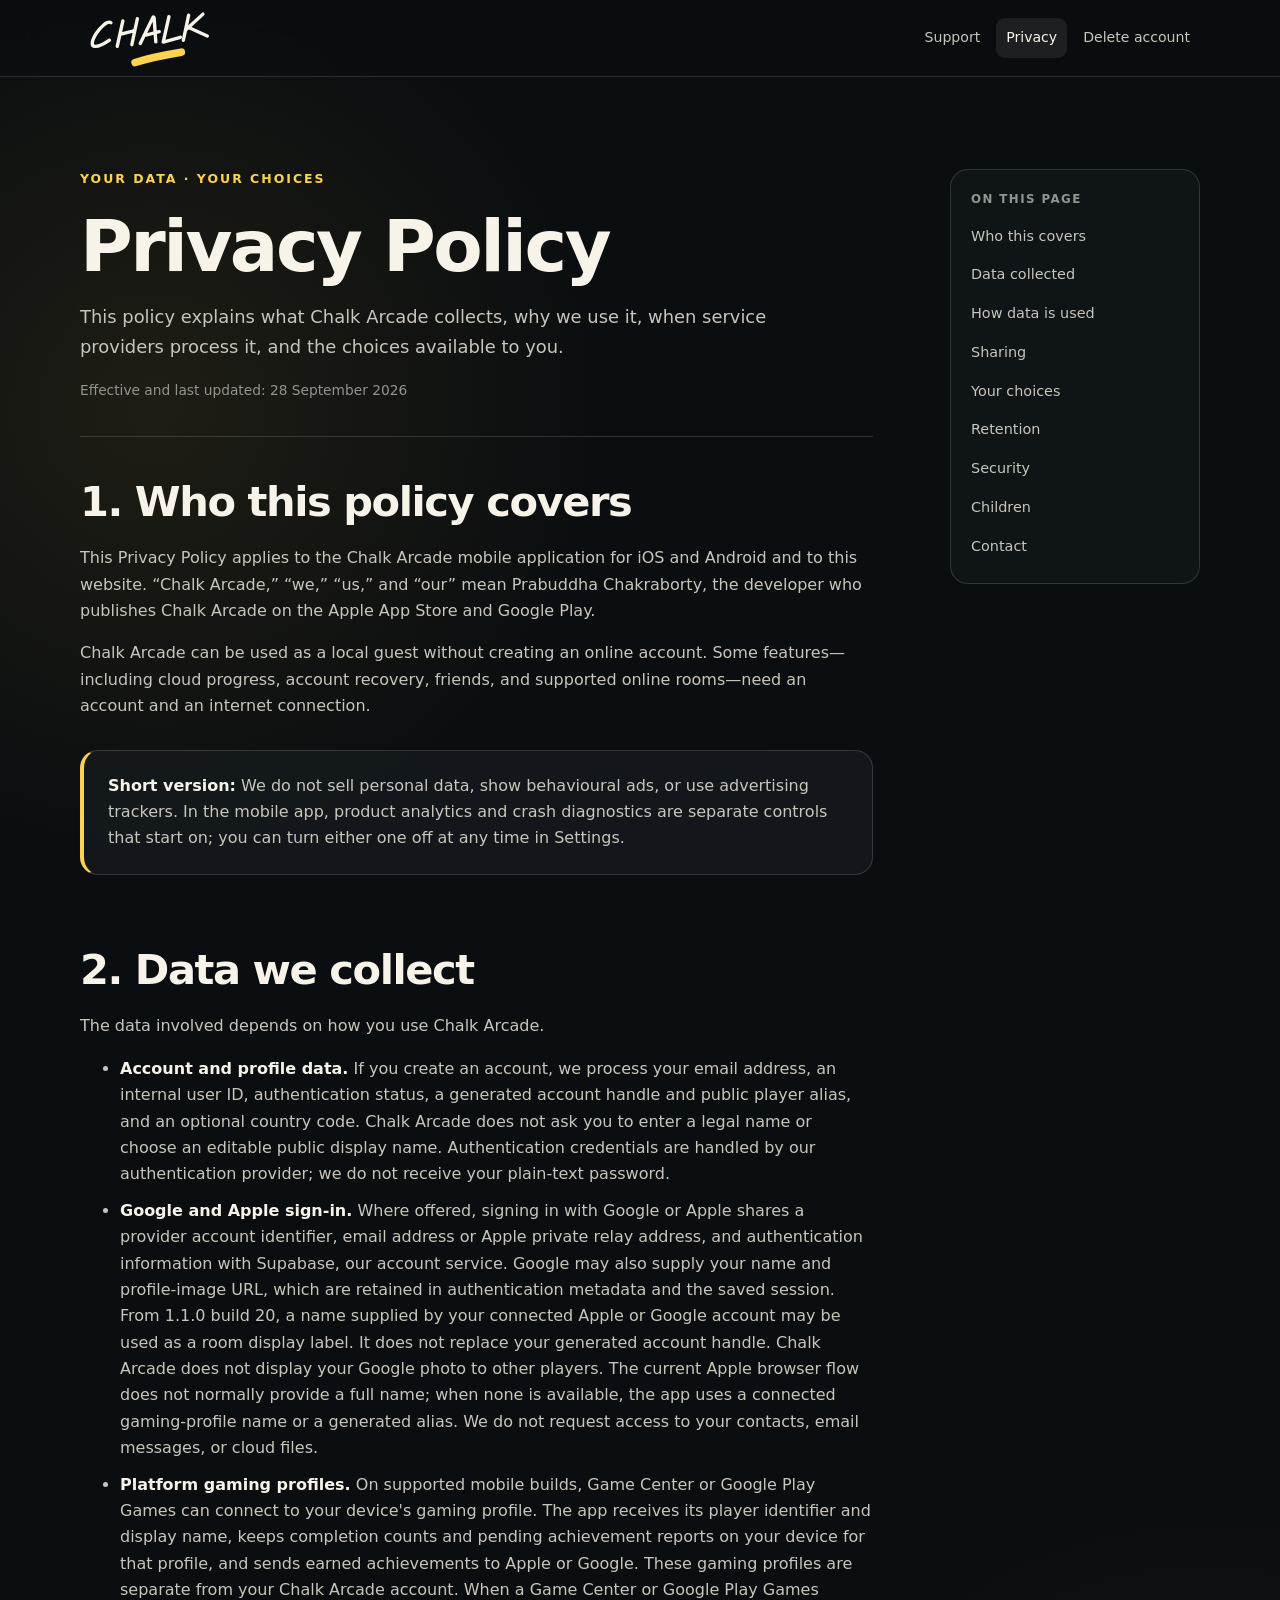
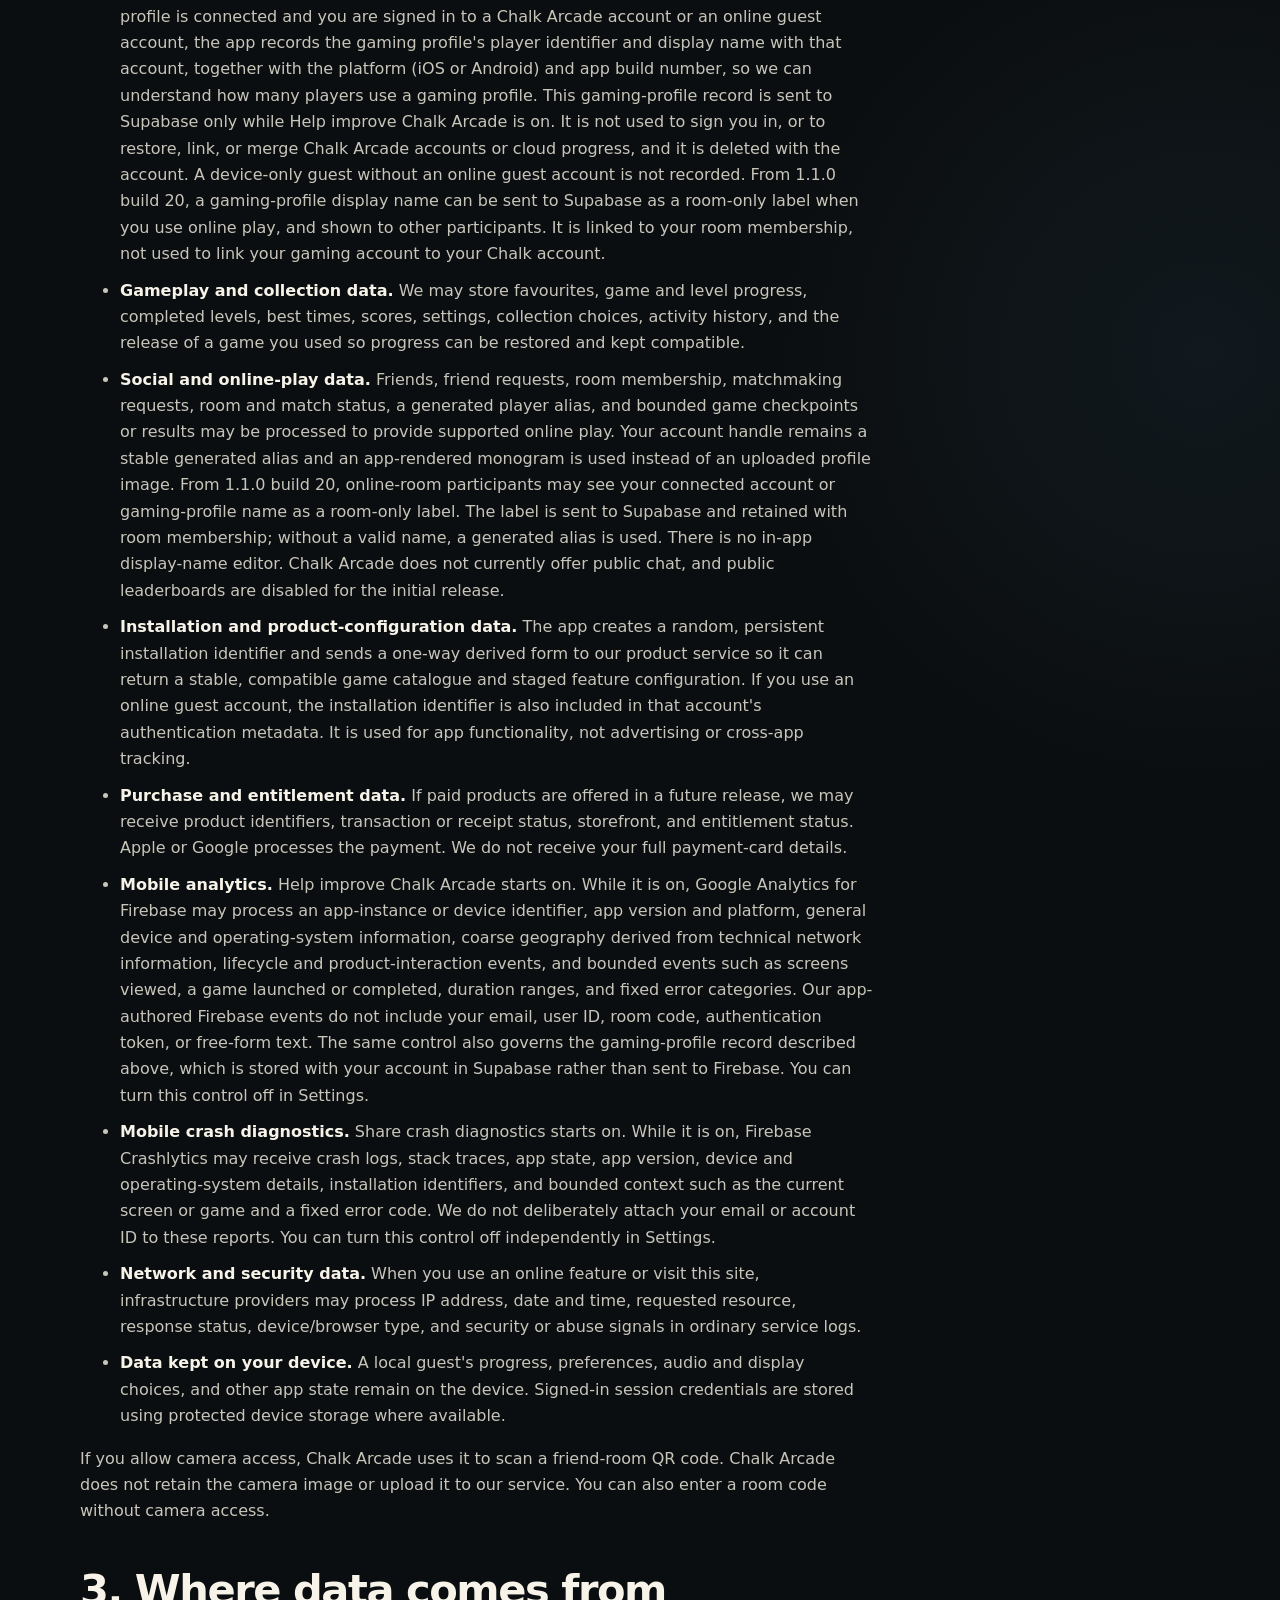
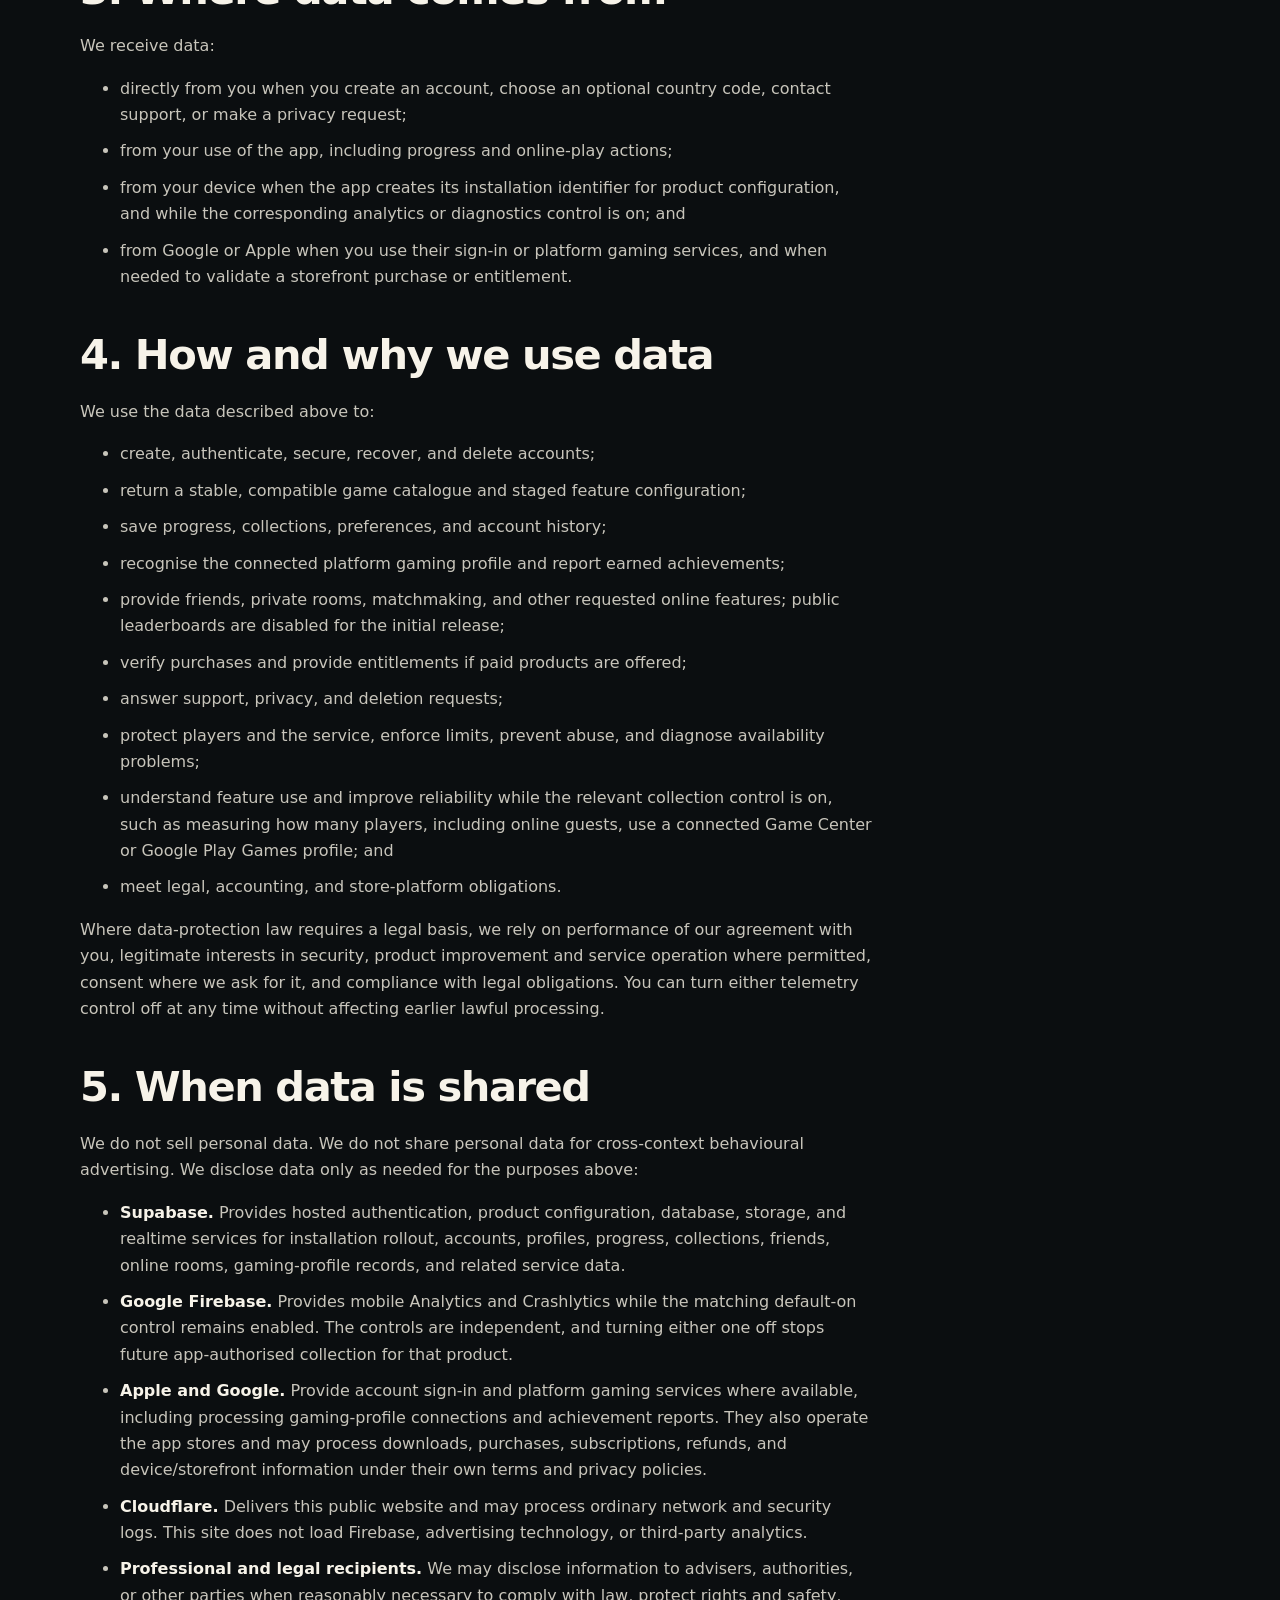
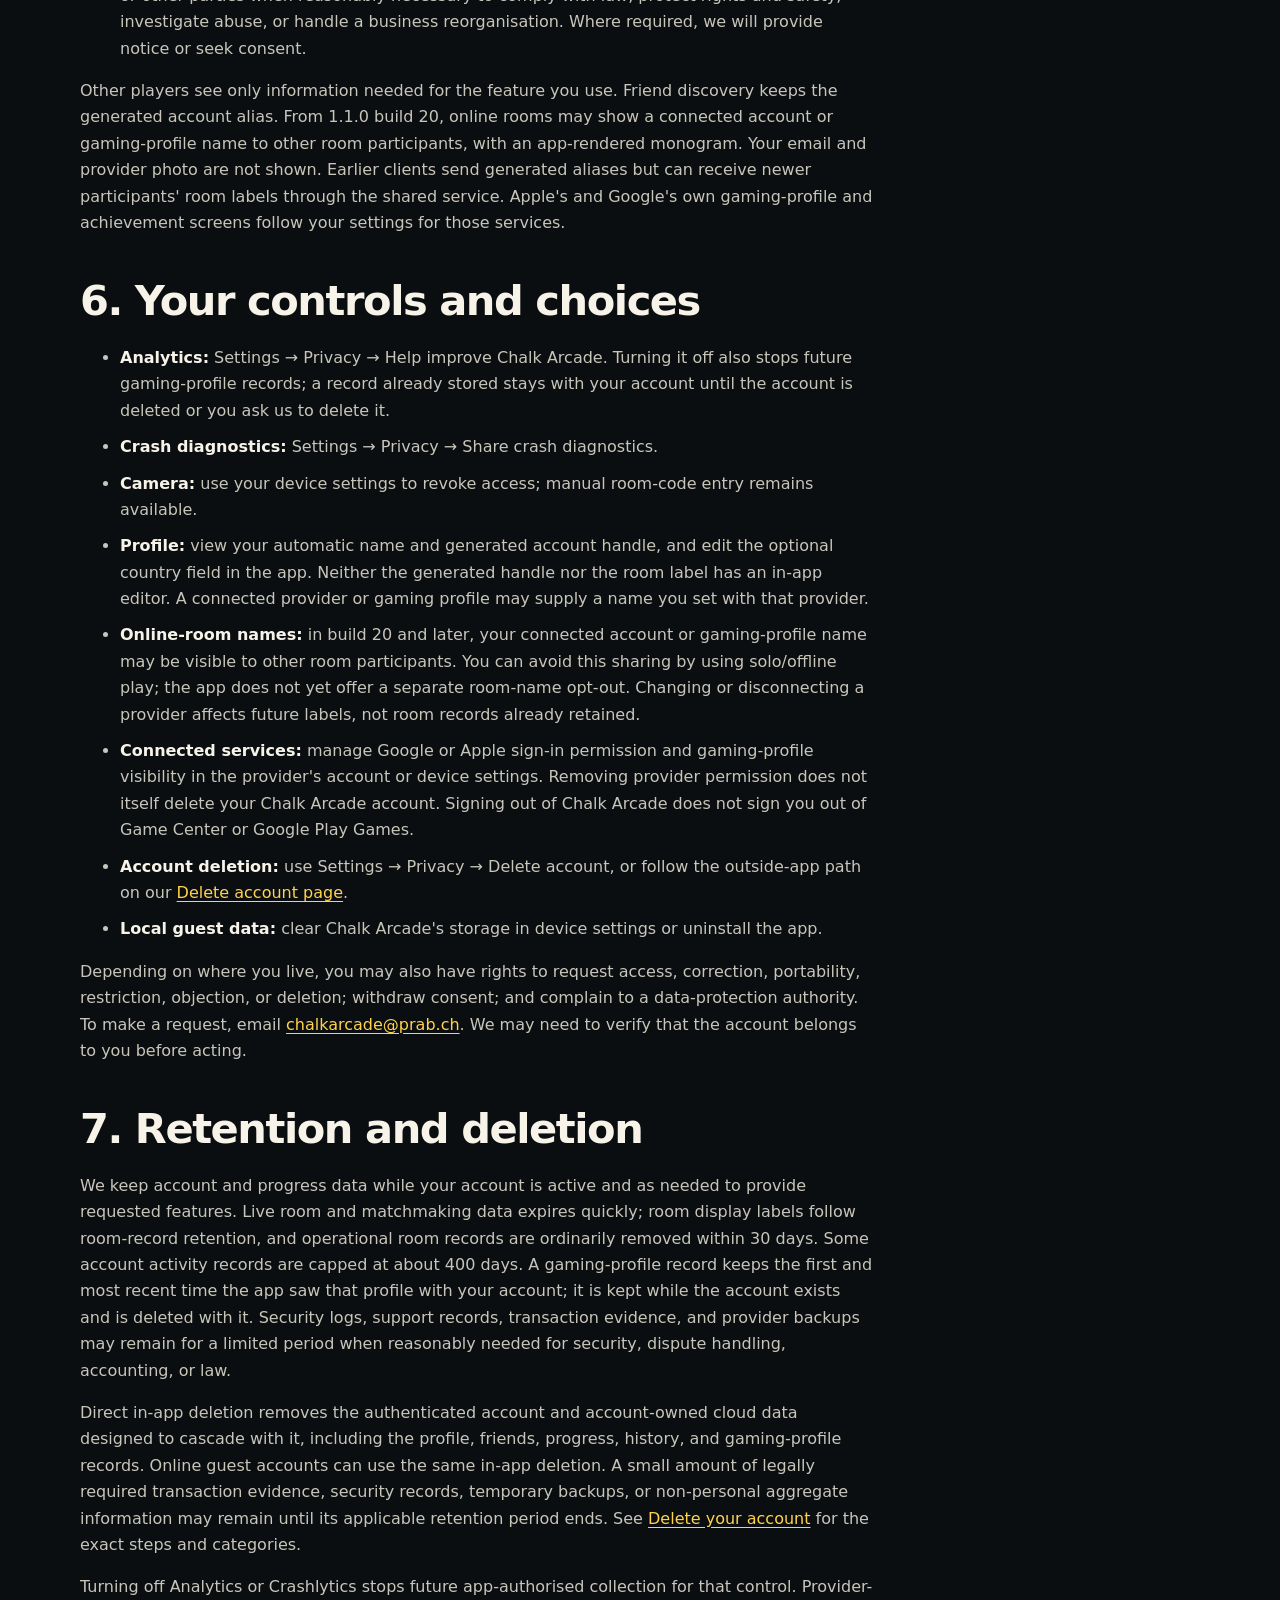
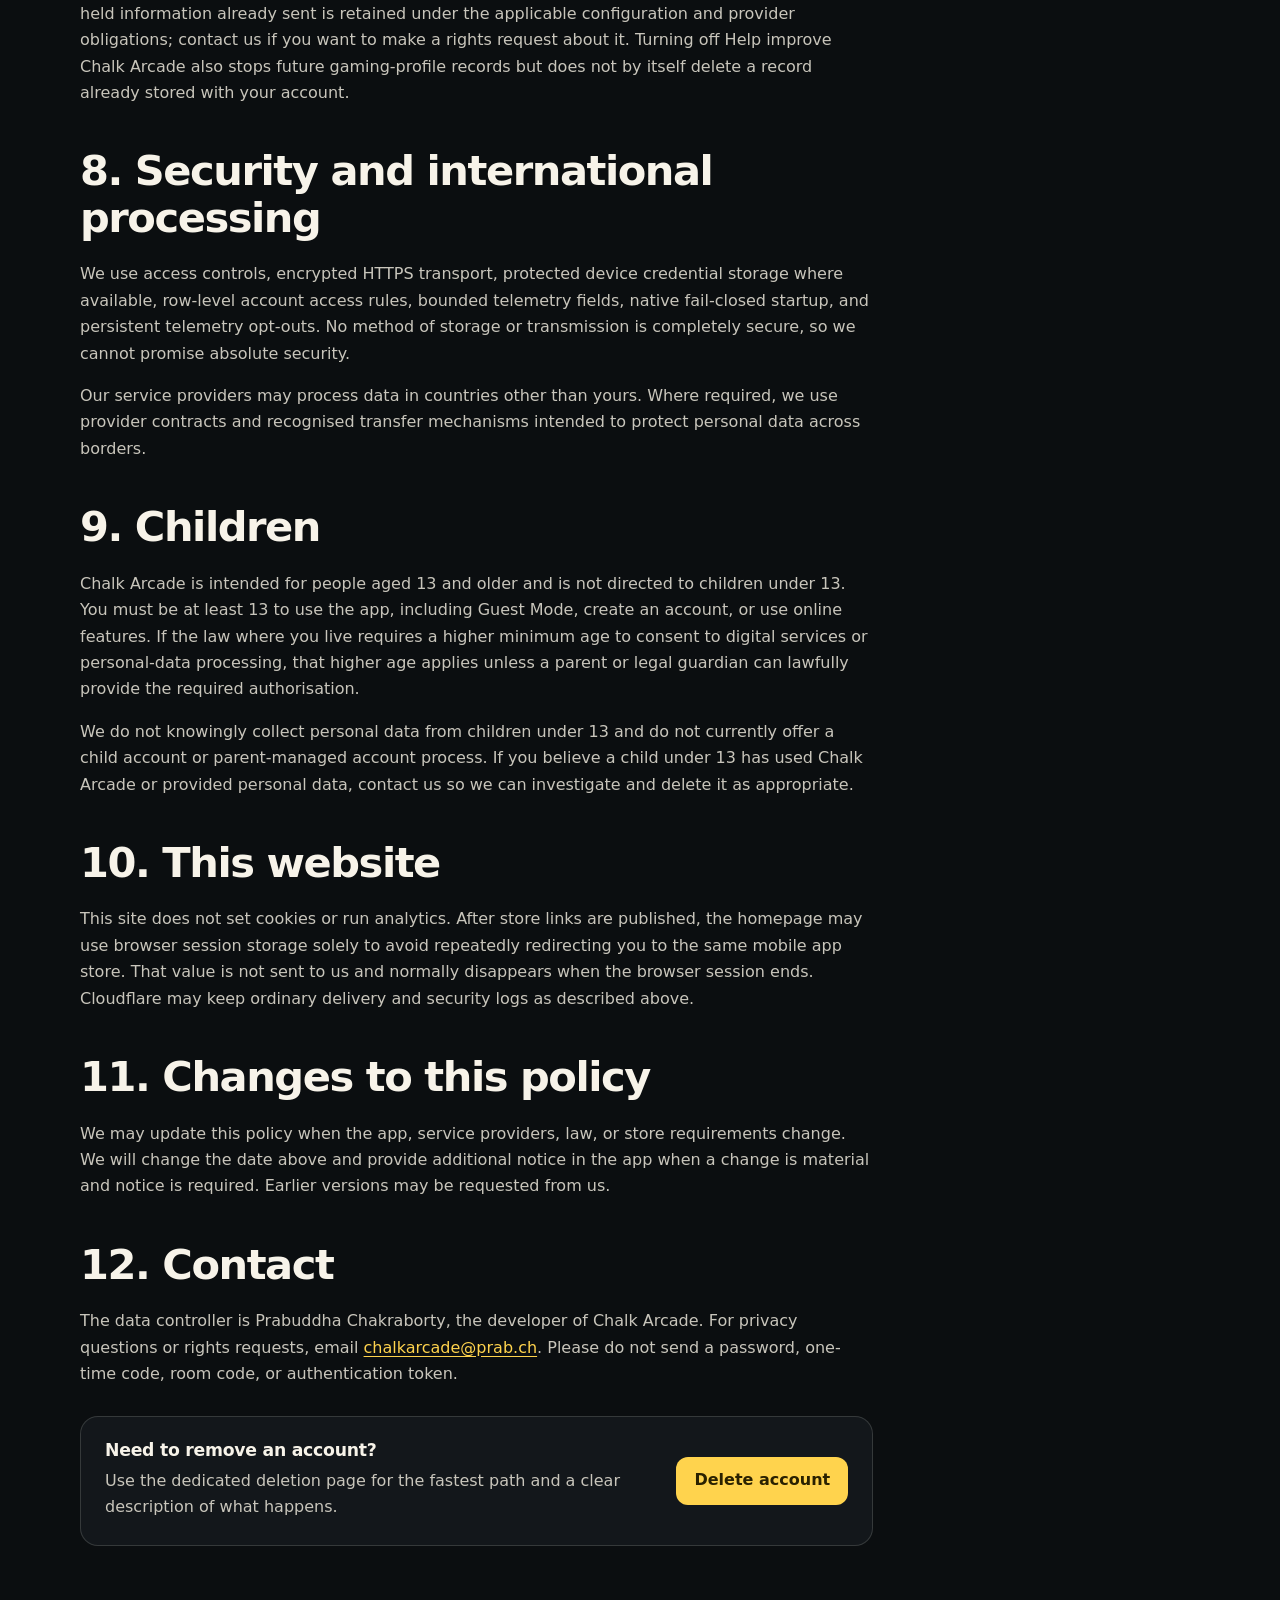
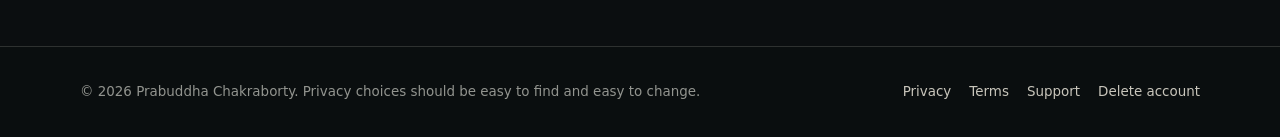
==== privacy/index.html @ b4655e18 "Moving the public site from game main repo" ====
<!doctype html>
<html lang="en">
<head>
  <meta charset="utf-8">
  <meta name="viewport" content="width=device-width, initial-scale=1">
  <meta name="theme-color" content="#11161A">
  <meta name="description" content="How Chalk Arcade collects, uses, shares, protects and deletes personal data.">
  <meta name="chalk-privacy-revision" content="2026-09-28-gaming-profile-records">
  <meta property="og:title" content="Privacy Policy — Chalk Arcade">
  <meta property="og:description" content="How Chalk Arcade handles account, gameplay, analytics and diagnostics data.">
  <meta property="og:type" content="article">
  <meta property="og:url" content="https://chalkarcade.prab.ch/privacy/">
  <link rel="canonical" href="https://chalkarcade.prab.ch/privacy/">
  <link rel="apple-touch-icon" href="/assets/apple-touch-icon.png">
  <link rel="icon" href="/assets/app-icon.svg?v=20260921" type="image/svg+xml">
  <link rel="stylesheet" href="/assets/site.css?v=20260921">
  <title>Privacy Policy — Chalk Arcade</title>
</head>
<body>
  <a class="skip-link" href="#main">Skip to content</a>
  <header class="site-header">
    <div class="nav-shell">
      <a class="brand-link" href="/?stay=1" aria-label="Chalk Arcade home">
        <img src="/assets/wordmark.svg?v=20260921" alt="Chalk Arcade" width="140" height="68">
      </a>
      <nav class="site-nav" aria-label="Main navigation">
        <a href="/support/">Support</a>
        <a href="/privacy/" aria-current="page">Privacy</a>
        <a class="mobile-priority" href="/delete-account/">Delete account</a>
      </nav>
    </div>
  </header>

  <main id="main" class="page-shell legal-layout">
    <article class="legal-article">
      <header>
        <p class="eyebrow">Your data · Your choices</p>
        <h1>Privacy Policy</h1>
        <p class="lede">
          This policy explains what Chalk Arcade collects, why we use it,
          when service providers process it, and the choices available to you.
        </p>
        <time class="updated" datetime="2026-09-28">Effective and last updated: 28 September 2026</time>
      </header>

      <section class="legal-section" id="scope">
        <h2>1. Who this policy covers</h2>
        <p>
          This Privacy Policy applies to the Chalk Arcade mobile application
          for iOS and Android and to this website. “Chalk Arcade,” “we,” “us,”
          and “our” mean Prabuddha Chakraborty, the developer who publishes
          Chalk Arcade on the Apple App Store and Google Play.
        </p>
        <p>
          Chalk Arcade can be used as a local guest without creating an online
          account. Some features—including cloud progress, account recovery,
          friends, and supported online rooms—need an account and an internet
          connection.
        </p>
        <div class="callout">
          <p><strong>Short version:</strong> We do not sell personal data, show behavioural ads, or use advertising trackers. In the mobile app, product analytics and crash diagnostics are separate controls that start on; you can turn either one off at any time in Settings.</p>
        </div>
      </section>

      <section class="legal-section" id="data">
        <h2>2. Data we collect</h2>
        <p>The data involved depends on how you use Chalk Arcade.</p>
        <ul>
          <li><strong>Account and profile data.</strong> If you create an account, we process your email address, an internal user ID, authentication status, a generated account handle and public player alias, and an optional country code. Chalk Arcade does not ask you to enter a legal name or choose an editable public display name. Authentication credentials are handled by our authentication provider; we do not receive your plain-text password.</li>
          <li><strong>Google and Apple sign-in.</strong> Where offered, signing in with Google or Apple shares a provider account identifier, email address or Apple private relay address, and authentication information with Supabase, our account service. Google may also supply your name and profile-image URL, which are retained in authentication metadata and the saved session. From 1.1.0 build 20, a name supplied by your connected Apple or Google account may be used as a room display label. It does not replace your generated account handle. Chalk Arcade does not display your Google photo to other players. The current Apple browser flow does not normally provide a full name; when none is available, the app uses a connected gaming-profile name or a generated alias. We do not request access to your contacts, email messages, or cloud files.</li>
          <li><strong>Platform gaming profiles.</strong> On supported mobile builds, Game Center or Google Play Games can connect to your device's gaming profile. The app receives its player identifier and display name, keeps completion counts and pending achievement reports on your device for that profile, and sends earned achievements to Apple or Google. These gaming profiles are separate from your Chalk Arcade account. When a Game Center or Google Play Games profile is connected and you are signed in to a Chalk Arcade account or an online guest account, the app records the gaming profile's player identifier and display name with that account, together with the platform (iOS or Android) and app build number, so we can understand how many players use a gaming profile. This gaming-profile record is sent to Supabase only while <em>Help improve Chalk Arcade</em> is on. It is not used to sign you in, or to restore, link, or merge Chalk Arcade accounts or cloud progress, and it is deleted with the account. A device-only guest without an online guest account is not recorded. From 1.1.0 build 20, a gaming-profile display name can be sent to Supabase as a room-only label when you use online play, and shown to other participants. It is linked to your room membership, not used to link your gaming account to your Chalk account.</li>
          <li><strong>Gameplay and collection data.</strong> We may store favourites, game and level progress, completed levels, best times, scores, settings, collection choices, activity history, and the release of a game you used so progress can be restored and kept compatible.</li>
          <li><strong>Social and online-play data.</strong> Friends, friend requests, room membership, matchmaking requests, room and match status, a generated player alias, and bounded game checkpoints or results may be processed to provide supported online play. Your account handle remains a stable generated alias and an app-rendered monogram is used instead of an uploaded profile image. From 1.1.0 build 20, online-room participants may see your connected account or gaming-profile name as a room-only label. The label is sent to Supabase and retained with room membership; without a valid name, a generated alias is used. There is no in-app display-name editor. Chalk Arcade does not currently offer public chat, and public leaderboards are disabled for the initial release.</li>
          <li><strong>Installation and product-configuration data.</strong> The app creates a random, persistent installation identifier and sends a one-way derived form to our product service so it can return a stable, compatible game catalogue and staged feature configuration. If you use an online guest account, the installation identifier is also included in that account's authentication metadata. It is used for app functionality, not advertising or cross-app tracking.</li>
          <li><strong>Purchase and entitlement data.</strong> If paid products are offered in a future release, we may receive product identifiers, transaction or receipt status, storefront, and entitlement status. Apple or Google processes the payment. We do not receive your full payment-card details.</li>
          <li><strong>Mobile analytics.</strong> <em>Help improve Chalk Arcade</em> starts on. While it is on, Google Analytics for Firebase may process an app-instance or device identifier, app version and platform, general device and operating-system information, coarse geography derived from technical network information, lifecycle and product-interaction events, and bounded events such as screens viewed, a game launched or completed, duration ranges, and fixed error categories. Our app-authored Firebase events do not include your email, user ID, room code, authentication token, or free-form text. The same control also governs the gaming-profile record described above, which is stored with your account in Supabase rather than sent to Firebase. You can turn this control off in Settings.</li>
          <li><strong>Mobile crash diagnostics.</strong> <em>Share crash diagnostics</em> starts on. While it is on, Firebase Crashlytics may receive crash logs, stack traces, app state, app version, device and operating-system details, installation identifiers, and bounded context such as the current screen or game and a fixed error code. We do not deliberately attach your email or account ID to these reports. You can turn this control off independently in Settings.</li>
          <li><strong>Network and security data.</strong> When you use an online feature or visit this site, infrastructure providers may process IP address, date and time, requested resource, response status, device/browser type, and security or abuse signals in ordinary service logs.</li>
          <li><strong>Data kept on your device.</strong> A local guest's progress, preferences, audio and display choices, and other app state remain on the device. Signed-in session credentials are stored using protected device storage where available.</li>
        </ul>
        <p>
          If you allow camera access, Chalk Arcade uses it to scan a friend-room
          QR code. Chalk Arcade does not retain the camera image or upload it to
          our service. You can also enter a room code without camera access.
        </p>
      </section>

      <section class="legal-section" id="sources">
        <h2>3. Where data comes from</h2>
        <p>We receive data:</p>
        <ul>
          <li>directly from you when you create an account, choose an optional country code, contact support, or make a privacy request;</li>
          <li>from your use of the app, including progress and online-play actions;</li>
          <li>from your device when the app creates its installation identifier for product configuration, and while the corresponding analytics or diagnostics control is on; and</li>
          <li>from Google or Apple when you use their sign-in or platform gaming services, and when needed to validate a storefront purchase or entitlement.</li>
        </ul>
      </section>

      <section class="legal-section" id="use">
        <h2>4. How and why we use data</h2>
        <p>We use the data described above to:</p>
        <ul>
          <li>create, authenticate, secure, recover, and delete accounts;</li>
          <li>return a stable, compatible game catalogue and staged feature configuration;</li>
          <li>save progress, collections, preferences, and account history;</li>
          <li>recognise the connected platform gaming profile and report earned achievements;</li>
          <li>provide friends, private rooms, matchmaking, and other requested online features; public leaderboards are disabled for the initial release;</li>
          <li>verify purchases and provide entitlements if paid products are offered;</li>
          <li>answer support, privacy, and deletion requests;</li>
          <li>protect players and the service, enforce limits, prevent abuse, and diagnose availability problems;</li>
          <li>understand feature use and improve reliability while the relevant collection control is on, such as measuring how many players, including online guests, use a connected Game Center or Google Play Games profile; and</li>
          <li>meet legal, accounting, and store-platform obligations.</li>
        </ul>
        <p>
          Where data-protection law requires a legal basis, we rely on
          performance of our agreement with you, legitimate interests in
          security, product improvement and service operation where permitted,
          consent where we ask for it, and compliance with legal obligations.
          You can turn either telemetry control off at any time without
          affecting earlier lawful processing.
        </p>
      </section>

      <section class="legal-section" id="sharing">
        <h2>5. When data is shared</h2>
        <p>
          We do not sell personal data. We do not share personal data for
          cross-context behavioural advertising. We disclose data only as
          needed for the purposes above:
        </p>
        <ul>
          <li><strong>Supabase.</strong> Provides hosted authentication, product configuration, database, storage, and realtime services for installation rollout, accounts, profiles, progress, collections, friends, online rooms, gaming-profile records, and related service data.</li>
          <li><strong>Google Firebase.</strong> Provides mobile Analytics and Crashlytics while the matching default-on control remains enabled. The controls are independent, and turning either one off stops future app-authorised collection for that product.</li>
          <li><strong>Apple and Google.</strong> Provide account sign-in and platform gaming services where available, including processing gaming-profile connections and achievement reports. They also operate the app stores and may process downloads, purchases, subscriptions, refunds, and device/storefront information under their own terms and privacy policies.</li>
          <li><strong>Cloudflare.</strong> Delivers this public website and may process ordinary network and security logs. This site does not load Firebase, advertising technology, or third-party analytics.</li>
          <li><strong>Professional and legal recipients.</strong> We may disclose information to advisers, authorities, or other parties when reasonably necessary to comply with law, protect rights and safety, investigate abuse, or handle a business reorganisation. Where required, we will provide notice or seek consent.</li>
        </ul>
        <p>
          Other players see only information needed for the feature you use.
          Friend discovery keeps the generated account alias. From 1.1.0 build
          20, online rooms may show a connected account or gaming-profile name
          to other room participants, with an app-rendered monogram. Your email
          and provider photo are not shown. Earlier clients send generated
          aliases but can receive newer participants' room labels through the
          shared service. Apple's and Google's own gaming-profile and
          achievement screens follow your settings for those services.
        </p>
      </section>

      <section class="legal-section" id="choices">
        <h2>6. Your controls and choices</h2>
        <ul>
          <li><strong>Analytics:</strong> Settings → Privacy → Help improve Chalk Arcade. Turning it off also stops future gaming-profile records; a record already stored stays with your account until the account is deleted or you ask us to delete it.</li>
          <li><strong>Crash diagnostics:</strong> Settings → Privacy → Share crash diagnostics.</li>
          <li><strong>Camera:</strong> use your device settings to revoke access; manual room-code entry remains available.</li>
          <li><strong>Profile:</strong> view your automatic name and generated account handle, and edit the optional country field in the app. Neither the generated handle nor the room label has an in-app editor. A connected provider or gaming profile may supply a name you set with that provider.</li>
          <li><strong>Online-room names:</strong> in build 20 and later, your connected account or gaming-profile name may be visible to other room participants. You can avoid this sharing by using solo/offline play; the app does not yet offer a separate room-name opt-out. Changing or disconnecting a provider affects future labels, not room records already retained.</li>
          <li><strong>Connected services:</strong> manage Google or Apple sign-in permission and gaming-profile visibility in the provider's account or device settings. Removing provider permission does not itself delete your Chalk Arcade account. Signing out of Chalk Arcade does not sign you out of Game Center or Google Play Games.</li>
          <li><strong>Account deletion:</strong> use Settings → Privacy → Delete account, or follow the outside-app path on our <a href="/delete-account/">Delete account page</a>.</li>
          <li><strong>Local guest data:</strong> clear Chalk Arcade's storage in device settings or uninstall the app.</li>
        </ul>
        <p>
          Depending on where you live, you may also have rights to request
          access, correction, portability, restriction, objection, or deletion;
          withdraw consent; and complain to a data-protection authority. To
          make a request, email
          <a href="mailto:chalkarcade@prab.ch?subject=Chalk%20Arcade%20privacy%20request">chalkarcade@prab.ch</a>.
          We may need to verify that the account belongs to you before acting.
        </p>
      </section>

      <section class="legal-section" id="retention">
        <h2>7. Retention and deletion</h2>
        <p>
          We keep account and progress data while your account is active and as
          needed to provide requested features. Live room and matchmaking data
          expires quickly; room display labels follow room-record retention, and operational room records are ordinarily removed
          within 30 days. Some account activity records are capped at about
          400 days. A gaming-profile record keeps the first and most recent
          time the app saw that profile with your account; it is kept while the
          account exists and is deleted with it. Security logs, support records, transaction evidence, and
          provider backups may remain for a limited period when reasonably
          needed for security, dispute handling, accounting, or law.
        </p>
        <p>
          Direct in-app deletion removes the authenticated account and
          account-owned cloud data designed to cascade with it, including the
          profile, friends, progress, history, and gaming-profile records.
          Online guest accounts can use the same in-app deletion. A small amount of legally
          required transaction evidence, security records, temporary backups,
          or non-personal aggregate information may remain until its applicable
          retention period ends. See <a href="/delete-account/">Delete your account</a>
          for the exact steps and categories.
        </p>
        <p>
          Turning off Analytics or Crashlytics stops future app-authorised
          collection for that control. Provider-held information already sent
          is retained under the applicable configuration and provider
          obligations; contact us if you want to make a rights request about it.
          Turning off <em>Help improve Chalk Arcade</em> also stops future
          gaming-profile records but does not by itself delete a record already
          stored with your account.
        </p>
      </section>

      <section class="legal-section" id="security">
        <h2>8. Security and international processing</h2>
        <p>
          We use access controls, encrypted HTTPS transport, protected device
          credential storage where available, row-level account access rules,
          bounded telemetry fields, native fail-closed startup, and persistent
          telemetry opt-outs. No method of
          storage or transmission is completely secure, so we cannot promise
          absolute security.
        </p>
        <p>
          Our service providers may process data in countries other than yours.
          Where required, we use provider contracts and recognised transfer
          mechanisms intended to protect personal data across borders.
        </p>
      </section>

      <section class="legal-section" id="children">
        <h2>9. Children</h2>
        <p>
          Chalk Arcade is intended for people aged 13 and older and is not
          directed to children under 13. You must be at least 13 to use the
          app, including Guest Mode, create an account, or use online features.
          If the law where you live requires a higher minimum age to consent to
          digital services or personal-data processing, that higher age applies
          unless a parent or legal guardian can lawfully provide the required
          authorisation.
        </p>
        <p>
          We do not knowingly collect personal data from children under 13 and
          do not currently offer a child account or parent-managed account
          process. If you believe a child under 13 has used Chalk Arcade or
          provided personal data, contact us so we can investigate and delete
          it as appropriate.
        </p>
      </section>

      <section class="legal-section" id="website">
        <h2>10. This website</h2>
        <p>
          This site does not set cookies or run analytics. After store links
          are published, the homepage may use browser session storage solely to
          avoid repeatedly redirecting you to the same mobile app store. That
          value is not sent to us and normally disappears when the browser
          session ends. Cloudflare may keep ordinary delivery and security logs
          as described above.
        </p>
      </section>

      <section class="legal-section" id="changes">
        <h2>11. Changes to this policy</h2>
        <p>
          We may update this policy when the app, service providers, law, or
          store requirements change. We will change the date above and provide
          additional notice in the app when a change is material and notice is
          required. Earlier versions may be requested from us.
        </p>
      </section>

      <section class="legal-section" id="contact">
        <h2>12. Contact</h2>
        <p>
          The data controller is Prabuddha Chakraborty, the developer of Chalk
          Arcade. For privacy questions or rights requests, email
          <a href="mailto:chalkarcade@prab.ch?subject=Chalk%20Arcade%20privacy%20request">chalkarcade@prab.ch</a>.
          Please do not send a password, one-time code, room code, or
          authentication token.
        </p>
        <div class="contact-card">
          <div>
            <h3>Need to remove an account?</h3>
            <p>Use the dedicated deletion page for the fastest path and a clear description of what happens.</p>
          </div>
          <a class="primary-button" href="/delete-account/">Delete account</a>
        </div>
      </section>
    </article>

    <aside class="legal-nav" aria-label="On this page">
      <p>On this page</p>
      <ol>
        <li><a href="#scope">Who this covers</a></li>
        <li><a href="#data">Data collected</a></li>
        <li><a href="#use">How data is used</a></li>
        <li><a href="#sharing">Sharing</a></li>
        <li><a href="#choices">Your choices</a></li>
        <li><a href="#retention">Retention</a></li>
        <li><a href="#security">Security</a></li>
        <li><a href="#children">Children</a></li>
        <li><a href="#contact">Contact</a></li>
      </ol>
    </aside>
  </main>

  <footer class="site-footer">
    <div class="footer-shell">
      <p class="footer-copy">© 2026 Prabuddha Chakraborty. Privacy choices should be easy to find and easy to change.</p>
      <nav class="footer-links" aria-label="Legal and support">
        <a href="/privacy/" aria-current="page">Privacy</a>
        <a href="/terms/">Terms</a>
        <a href="/support/">Support</a>
        <a href="/delete-account/">Delete account</a>
      </nav>
    </div>
  </footer>
</body>
</html>
---- assets/site.css ----
:root {
  color-scheme: dark;
  --slate-950: #0b0e10;
  --slate-900: #11161a;
  --slate-850: #171d21;
  --slate-800: #20272c;
  --chalk: #f7f3e9;
  --chalk-dim: #c8c5bb;
  --chalk-muted: #92948f;
  --sun: #ffd34d;
  --sun-ink: #2a2100;
  --coral: #ff7b68;
  --sky: #72c9ff;
  --lime: #a9dc76;
  --border: rgba(247, 243, 233, 0.15);
  --border-strong: rgba(247, 243, 233, 0.3);
  --shadow: 0 22px 70px rgba(0, 0, 0, 0.26);
  --radius-sm: 12px;
  --radius: 18px;
  --radius-lg: 28px;
  --max: 1120px;
  font-family: Inter, ui-sans-serif, system-ui, -apple-system, BlinkMacSystemFont, "Segoe UI", sans-serif;
  font-synthesis: none;
  text-rendering: optimizeLegibility;
}

* {
  box-sizing: border-box;
}

html {
  background: var(--slate-950);
  scroll-behavior: smooth;
}

body {
  min-width: 280px;
  margin: 0;
  color: var(--chalk);
  background:
    radial-gradient(circle at 12% 5%, rgba(255, 211, 77, 0.08), transparent 28rem),
    radial-gradient(circle at 94% 24%, rgba(114, 201, 255, 0.06), transparent 28rem),
    var(--slate-950);
  font-size: 16px;
  line-height: 1.65;
}

body::before {
  position: fixed;
  inset: 0;
  z-index: -1;
  pointer-events: none;
  content: "";
  opacity: 0.2;
  background-image: url("data:image/svg+xml,%3Csvg xmlns='http://www.w3.org/2000/svg' width='160' height='160' viewBox='0 0 160 160'%3E%3Cfilter id='n'%3E%3CfeTurbulence type='fractalNoise' baseFrequency='.8' numOctaves='2' stitchTiles='stitch'/%3E%3C/filter%3E%3Crect width='100%25' height='100%25' filter='url(%23n)' opacity='.08'/%3E%3C/svg%3E");
}

a {
  color: var(--sun);
  text-underline-offset: 0.2em;
}

a:hover {
  text-decoration-thickness: 2px;
}

a:focus-visible,
button:focus-visible {
  outline: 3px solid var(--sky);
  outline-offset: 4px;
}

button,
a {
  -webkit-tap-highlight-color: transparent;
}

img,
svg {
  display: block;
  max-width: 100%;
}

.skip-link {
  position: fixed;
  top: 10px;
  left: 10px;
  z-index: 100;
  padding: 10px 14px;
  border-radius: 8px;
  color: var(--sun-ink);
  background: var(--sun);
  transform: translateY(-160%);
}

.skip-link:focus {
  transform: translateY(0);
}

.site-header {
  position: sticky;
  top: 0;
  z-index: 20;
  border-bottom: 1px solid var(--border);
  background: rgba(11, 14, 16, 0.88);
  -webkit-backdrop-filter: blur(18px);
  backdrop-filter: blur(18px);
}

.nav-shell,
.page-shell,
.footer-shell {
  width: min(calc(100% - 40px), var(--max));
  margin-inline: auto;
}

.nav-shell {
  display: flex;
  min-height: 76px;
  align-items: center;
  justify-content: space-between;
  gap: 24px;
}

.brand-link {
  flex: 0 0 auto;
  border-radius: 8px;
}

.brand-link img {
  width: 146px;
  height: auto;
}

.site-nav {
  display: flex;
  align-items: center;
  justify-content: flex-end;
  gap: 6px;
  font-size: 0.88rem;
}

.site-nav a {
  padding: 8px 10px;
  border-radius: 9px;
  color: var(--chalk-dim);
  text-decoration: none;
}

.site-nav a:hover,
.site-nav a[aria-current="page"] {
  color: var(--chalk);
  background: rgba(247, 243, 233, 0.08);
}

.hero {
  display: grid;
  min-height: calc(100vh - 76px);
  grid-template-columns: minmax(0, 1.08fr) minmax(300px, 0.72fr);
  align-items: center;
  gap: clamp(36px, 7vw, 100px);
  padding-block: clamp(64px, 10vw, 128px);
}

.eyebrow {
  margin: 0 0 16px;
  color: var(--sun);
  font-size: 0.78rem;
  font-weight: 800;
  letter-spacing: 0.16em;
  text-transform: uppercase;
}

h1,
h2,
h3 {
  margin-top: 0;
  color: var(--chalk);
  line-height: 1.12;
  letter-spacing: -0.035em;
}

h1 {
  max-width: 13ch;
  margin-bottom: 24px;
  font-size: clamp(2.7rem, 7vw, 5.6rem);
}

h2 {
  margin-bottom: 20px;
  font-size: clamp(1.75rem, 3.4vw, 2.6rem);
}

h3 {
  margin-bottom: 8px;
  font-size: 1.08rem;
  letter-spacing: -0.015em;
}

.hero-copy {
  max-width: 680px;
  margin: 0 0 32px;
  color: var(--chalk-dim);
  font-size: clamp(1.02rem, 2vw, 1.22rem);
}

.store-actions {
  display: flex;
  flex-wrap: wrap;
  gap: 12px;
}

.store-button {
  display: inline-flex;
  min-width: 216px;
  min-height: 62px;
  align-items: center;
  gap: 12px;
  padding: 10px 18px;
  border: 1px solid var(--border-strong);
  border-radius: var(--radius-sm);
  color: var(--chalk-muted);
  background: var(--slate-850);
  text-decoration: none;
  cursor: default;
}

.store-button.is-available {
  color: var(--chalk);
  cursor: pointer;
}

.store-button.is-available:hover {
  border-color: var(--sun);
  background: var(--slate-800);
  transform: translateY(-1px);
}

.store-icon {
  display: grid;
  width: 34px;
  height: 34px;
  place-items: center;
  color: currentColor;
  font-size: 1.5rem;
  font-weight: 900;
}

.store-label {
  display: grid;
  line-height: 1.2;
}

.store-label small {
  margin-bottom: 3px;
  color: inherit;
  font-size: 0.68rem;
  letter-spacing: 0.1em;
  text-transform: uppercase;
}

.redirect-notice {
  display: flex;
  max-width: 448px;
  align-items: center;
  justify-content: space-between;
  gap: 18px;
  margin-top: 18px;
  padding: 12px 14px;
  border: 1px solid rgba(255, 211, 77, 0.35);
  border-radius: var(--radius-sm);
  color: var(--chalk-dim);
  background: rgba(255, 211, 77, 0.07);
}

.redirect-notice[hidden] {
  display: none;
}

.link-button {
  padding: 5px;
  border: 0;
  color: var(--sun);
  background: none;
  font: inherit;
  cursor: pointer;
  text-decoration: underline;
  text-underline-offset: 3px;
}

.hero-art {
  position: relative;
  justify-self: center;
}

.icon-frame {
  width: min(100%, 410px);
  padding: clamp(12px, 2.4vw, 20px);
  border: 1px solid var(--border);
  border-radius: clamp(30px, 6vw, 58px);
  background: linear-gradient(145deg, rgba(247, 243, 233, 0.08), rgba(247, 243, 233, 0.015));
  box-shadow: var(--shadow);
  transform: rotate(2deg);
}

.icon-frame img {
  border-radius: clamp(22px, 5vw, 44px);
}

.chalk-dots {
  position: absolute;
  right: -20px;
  bottom: -24px;
  width: 120px;
  height: 74px;
  opacity: 0.64;
  background-image:
    radial-gradient(circle, var(--coral) 0 3px, transparent 4px),
    radial-gradient(circle, var(--sky) 0 2px, transparent 3px),
    radial-gradient(circle, var(--lime) 0 2px, transparent 3px),
    radial-gradient(circle, var(--sun) 0 3px, transparent 4px);
  background-position: 10px 9px, 46px 30px, 78px 6px, 105px 48px;
  background-repeat: no-repeat;
}

.feature-strip {
  display: grid;
  grid-template-columns: repeat(3, 1fr);
  gap: 16px;
  padding-bottom: clamp(72px, 10vw, 120px);
}

.feature-card,
.contact-card,
.callout,
.legal-card {
  border: 1px solid var(--border);
  border-radius: var(--radius);
  background: rgba(23, 29, 33, 0.72);
}

.feature-card {
  padding: 24px;
}

.feature-card p,
.contact-card p {
  margin: 0;
  color: var(--chalk-dim);
}

.feature-mark {
  display: grid;
  width: 38px;
  height: 38px;
  margin-bottom: 18px;
  place-items: center;
  border-radius: 50%;
  color: var(--sun-ink);
  background: var(--sun);
  font-weight: 900;
}

.legal-layout {
  display: grid;
  grid-template-columns: minmax(0, 1fr) 250px;
  align-items: start;
  gap: clamp(32px, 6vw, 80px);
  padding-block: clamp(56px, 8vw, 92px) 100px;
}

.legal-article {
  min-width: 0;
}

.legal-article > header {
  padding-bottom: 32px;
  border-bottom: 1px solid var(--border);
}

.legal-article h1 {
  max-width: 16ch;
  margin-bottom: 16px;
  font-size: clamp(2.4rem, 6vw, 4.5rem);
}

.legal-article .lede {
  max-width: 720px;
  margin: 0;
  color: var(--chalk-dim);
  font-size: 1.12rem;
}

.updated {
  display: inline-block;
  margin-top: 18px;
  color: var(--chalk-muted);
  font-size: 0.86rem;
}

.legal-section {
  padding-top: 42px;
}

.legal-section p,
.legal-section li,
.faq-answer {
  color: var(--chalk-dim);
}

.legal-section p:last-child,
.legal-section ul:last-child,
.legal-section ol:last-child {
  margin-bottom: 0;
}

.legal-section li + li {
  margin-top: 10px;
}

.legal-section strong {
  color: var(--chalk);
}

.legal-nav {
  position: sticky;
  top: 106px;
  padding: 20px;
  border: 1px solid var(--border);
  border-radius: var(--radius);
  background: rgba(17, 22, 26, 0.78);
}

.legal-nav p {
  margin: 0 0 10px;
  color: var(--chalk-muted);
  font-size: 0.74rem;
  font-weight: 800;
  letter-spacing: 0.12em;
  text-transform: uppercase;
}

.legal-nav ol {
  margin: 0;
  padding: 0;
  list-style: none;
}

.legal-nav li + li {
  margin-top: 5px;
}

.legal-nav a {
  display: block;
  padding: 5px 0;
  color: var(--chalk-dim);
  font-size: 0.9rem;
  text-decoration: none;
}

.legal-nav a:hover {
  color: var(--sun);
}

.callout {
  margin-block: 30px;
  padding: 22px 24px;
  border-left: 4px solid var(--sun);
}

.callout p {
  margin: 0;
}

.callout p + p {
  margin-top: 10px;
}

.callout-danger {
  border-left-color: var(--coral);
}

.contact-card {
  display: grid;
  grid-template-columns: 1fr auto;
  align-items: center;
  gap: 24px;
  margin-top: 28px;
  padding: 24px;
}

.primary-button {
  display: inline-flex;
  min-height: 48px;
  align-items: center;
  justify-content: center;
  padding: 10px 18px;
  border-radius: var(--radius-sm);
  color: var(--sun-ink);
  background: var(--sun);
  font-weight: 800;
  text-decoration: none;
}

.primary-button:hover {
  background: #ffe071;
  text-decoration: none;
}

.steps {
  padding-left: 0;
  list-style: none;
  counter-reset: steps;
}

.steps li {
  position: relative;
  min-height: 44px;
  padding: 8px 0 12px 58px;
  counter-increment: steps;
}

.steps li::before {
  position: absolute;
  top: 3px;
  left: 0;
  display: grid;
  width: 38px;
  height: 38px;
  place-items: center;
  border: 1px solid rgba(255, 211, 77, 0.55);
  border-radius: 50%;
  color: var(--sun);
  content: counter(steps);
  font-weight: 800;
}

.faq-list {
  display: grid;
  gap: 12px;
}

details {
  padding: 18px 20px;
  border: 1px solid var(--border);
  border-radius: var(--radius-sm);
  background: rgba(23, 29, 33, 0.64);
}

summary {
  color: var(--chalk);
  font-weight: 750;
  cursor: pointer;
}

.faq-answer {
  margin: 12px 0 0;
}

.site-footer {
  border-top: 1px solid var(--border);
  background: rgba(11, 14, 16, 0.72);
}

.footer-shell {
  display: grid;
  grid-template-columns: 1fr auto;
  align-items: center;
  gap: 26px;
  padding-block: 34px;
}

.footer-copy {
  margin: 0;
  color: var(--chalk-muted);
  font-size: 0.84rem;
}

.footer-links {
  display: flex;
  flex-wrap: wrap;
  justify-content: flex-end;
  gap: 8px 18px;
}

.footer-links a {
  color: var(--chalk-dim);
  font-size: 0.84rem;
  text-decoration: none;
}

.footer-links a:hover {
  color: var(--sun);
}

.not-found {
  display: grid;
  min-height: calc(100vh - 166px);
  place-items: center;
  padding-block: 70px;
  text-align: center;
}

.not-found h1 {
  max-width: none;
  margin-inline: auto;
}

.not-found p {
  max-width: 520px;
  color: var(--chalk-dim);
}

@media (max-width: 820px) {
  .nav-shell {
    min-height: 68px;
  }

  .brand-link img {
    width: 126px;
  }

  .site-nav a:not(.mobile-priority) {
    display: none;
  }

  .hero {
    min-height: auto;
    grid-template-columns: 1fr;
    padding-block: 64px 80px;
  }

  .hero-art {
    width: min(74vw, 350px);
    grid-row: 1;
  }

  .hero-copy-block {
    grid-row: 2;
  }

  .feature-strip {
    grid-template-columns: 1fr;
  }

  .legal-layout {
    grid-template-columns: 1fr;
  }

  .legal-nav {
    display: none;
  }
}

@media (max-width: 560px) {
  .nav-shell,
  .page-shell,
  .footer-shell {
    width: min(calc(100% - 28px), var(--max));
  }

  .site-nav {
    gap: 0;
  }

  .site-nav a {
    padding-inline: 8px;
  }

  .hero {
    padding-top: 44px;
  }

  h1 {
    font-size: clamp(2.45rem, 14vw, 3.7rem);
  }

  .store-actions,
  .store-button {
    width: 100%;
  }

  .contact-card,
  .footer-shell {
    grid-template-columns: 1fr;
  }

  .contact-card .primary-button {
    width: 100%;
  }

  .footer-links {
    justify-content: flex-start;
  }
}

@media (prefers-reduced-motion: no-preference) {
  .store-button,
  .primary-button,
  .site-nav a {
    transition: color 160ms ease, background-color 160ms ease, border-color 160ms ease, transform 160ms ease;
  }

  .icon-frame {
    animation: settle 700ms cubic-bezier(0.2, 0.7, 0.2, 1) both;
  }

  @keyframes settle {
    from {
      opacity: 0;
      transform: translateY(16px) rotate(0deg);
    }
  }
}

@media (forced-colors: active) {
  .feature-mark,
  .primary-button {
    border: 1px solid ButtonText;
  }
}

@media print {
  :root {
    color-scheme: light;
  }

  body {
    color: #111;
    background: #fff;
  }

  body::before,
  .site-header,
  .site-footer,
  .legal-nav {
    display: none;
  }

  h1,
  h2,
  h3,
  .legal-section strong {
    color: #111;
  }

  .legal-section p,
  .legal-section li,
  .lede,
  a {
    color: #222 !important;
  }

  .legal-layout {
    display: block;
    padding: 0;
  }
}

/* Approved build-19 campaign. All imagery is bundled with the static site. */
.marketing-home .hero {
  min-height: 720px;
  grid-template-columns: 1fr 1fr;
  gap: 32px;
  padding-block: 80px 100px;
}
.marketing-home h1 span { color: var(--sun); }
.play-promise { margin: -8px 0 26px; font-weight: 700; }
.watch-link { display: inline-block; margin-top: 24px; font-weight: 700; }
.availability-note { max-width: 440px; color: var(--chalk-muted); font-size: .8rem; }
.campaign-hero-art { position: relative; width: 100%; max-width: 520px; height: 550px; justify-self: center; }
.campaign-hero-art img { position: absolute; width: 54%; height: auto; border: 1px solid var(--border); border-radius: 20px; box-shadow: var(--shadow); }
.hero-secondary { right: 0; top: 52px; transform: rotate(7deg); }
.hero-primary { left: 4%; top: 8px; transform: rotate(-6deg); }
.marketing-home .feature-strip { padding-bottom: 80px; }
.marketing-home .feature-card h2 { font-size: 1.25rem; letter-spacing: -.025em; }
.marketing-home .feature-mark { width: 48px; height: 48px; }
.campaign-section { padding-block: 48px 72px; scroll-margin-top: 100px; }
.section-intro { max-width: 590px; margin-bottom: 36px; }
.section-intro p:not(.eyebrow), .detail-panel p:not(.eyebrow) { color: var(--chalk-dim); }
.game-gallery { display: grid; grid-template-columns: repeat(4, minmax(0, 1fr)); gap: 22px; }
.game-showcase { margin: 0; min-width: 0; }
.game-showcase a { display: block; border-radius: 16px; }
.game-showcase img { width: 100%; height: auto; border-radius: 16px; border: 1px solid var(--border); }
.game-showcase figcaption { padding: 20px 2px 0; }
.game-showcase p { margin: 0; font-size: .9rem; color: var(--chalk-dim); }
.play-details { display: grid; grid-template-columns: 1fr 1fr; gap: 24px; }
.detail-panel { display: grid; grid-template-columns: minmax(0, 1fr) minmax(0, .9fr); align-items: center; gap: 20px; padding: 28px; border: 1px solid var(--border); border-radius: 24px; background: var(--slate-900); }
.detail-panel h2 { font-size: clamp(1.4rem, 2.2vw, 2rem); }
.detail-panel .eyebrow { font-size: .67rem; }
.detail-panel p:not(.eyebrow) { font-size: .9rem; }
.detail-panel img { width: 100%; height: auto; border-radius: 12px; }
.watch-section { display: grid; grid-template-columns: 1fr 1fr; gap: 64px; align-items: center; padding-bottom: 100px; }
.watch-section .section-intro { margin-bottom: 0; }
.preview-frame { justify-self: center; width: min(100%, 300px); }
.preview-frame video { display: block; width: 100%; height: auto; aspect-ratio: 9 / 16; border: 1px solid var(--border-strong); border-radius: 20px; background: var(--slate-900); }
.video-note { color: var(--chalk-muted); font-size: .75rem; text-align: center; }
@media (max-width: 1000px) {
  .play-details { grid-template-columns: 1fr; }
  .detail-panel { grid-template-columns: 1fr 220px; }
  .campaign-hero-art { height: 460px; }
}
@media (max-width: 820px) {
  .marketing-home .hero { min-height: auto; grid-template-columns: 1fr; gap: 44px; padding-block: 48px 64px; }
  .marketing-home .hero-copy-block { grid-row: 1; }
  .campaign-hero-art { grid-row: 2; max-width: 430px; height: 470px; }
  .game-gallery { grid-template-columns: repeat(2, minmax(0, 1fr)); gap: 32px 18px; }
  .marketing-home .feature-strip { padding-bottom: 32px; }
  .watch-section { gap: 28px; }
}
@media (max-width: 560px) {
  .campaign-hero-art { width: calc(100% - 28px); height: 105vw; max-height: 460px; }
  .marketing-home .brand-link img { width: 106px; }
  .marketing-home .nav-shell { gap: 12px; }
  .campaign-section { padding-block: 32px 44px; }
  .detail-panel { grid-template-columns: 1fr; padding: 24px; }
  .detail-panel img { width: min(100%, 240px); justify-self: center; }
  .detail-panel h2 { font-size: 1.8rem; }
  .watch-section { grid-template-columns: 1fr; padding-bottom: 64px; }
  .game-showcase figcaption { padding-top: 14px; }
  .game-showcase h3 { font-size: 1rem; }
  .game-showcase p { font-size: .82rem; }
}
@media (prefers-reduced-motion: reduce) { html { scroll-behavior: auto; } }
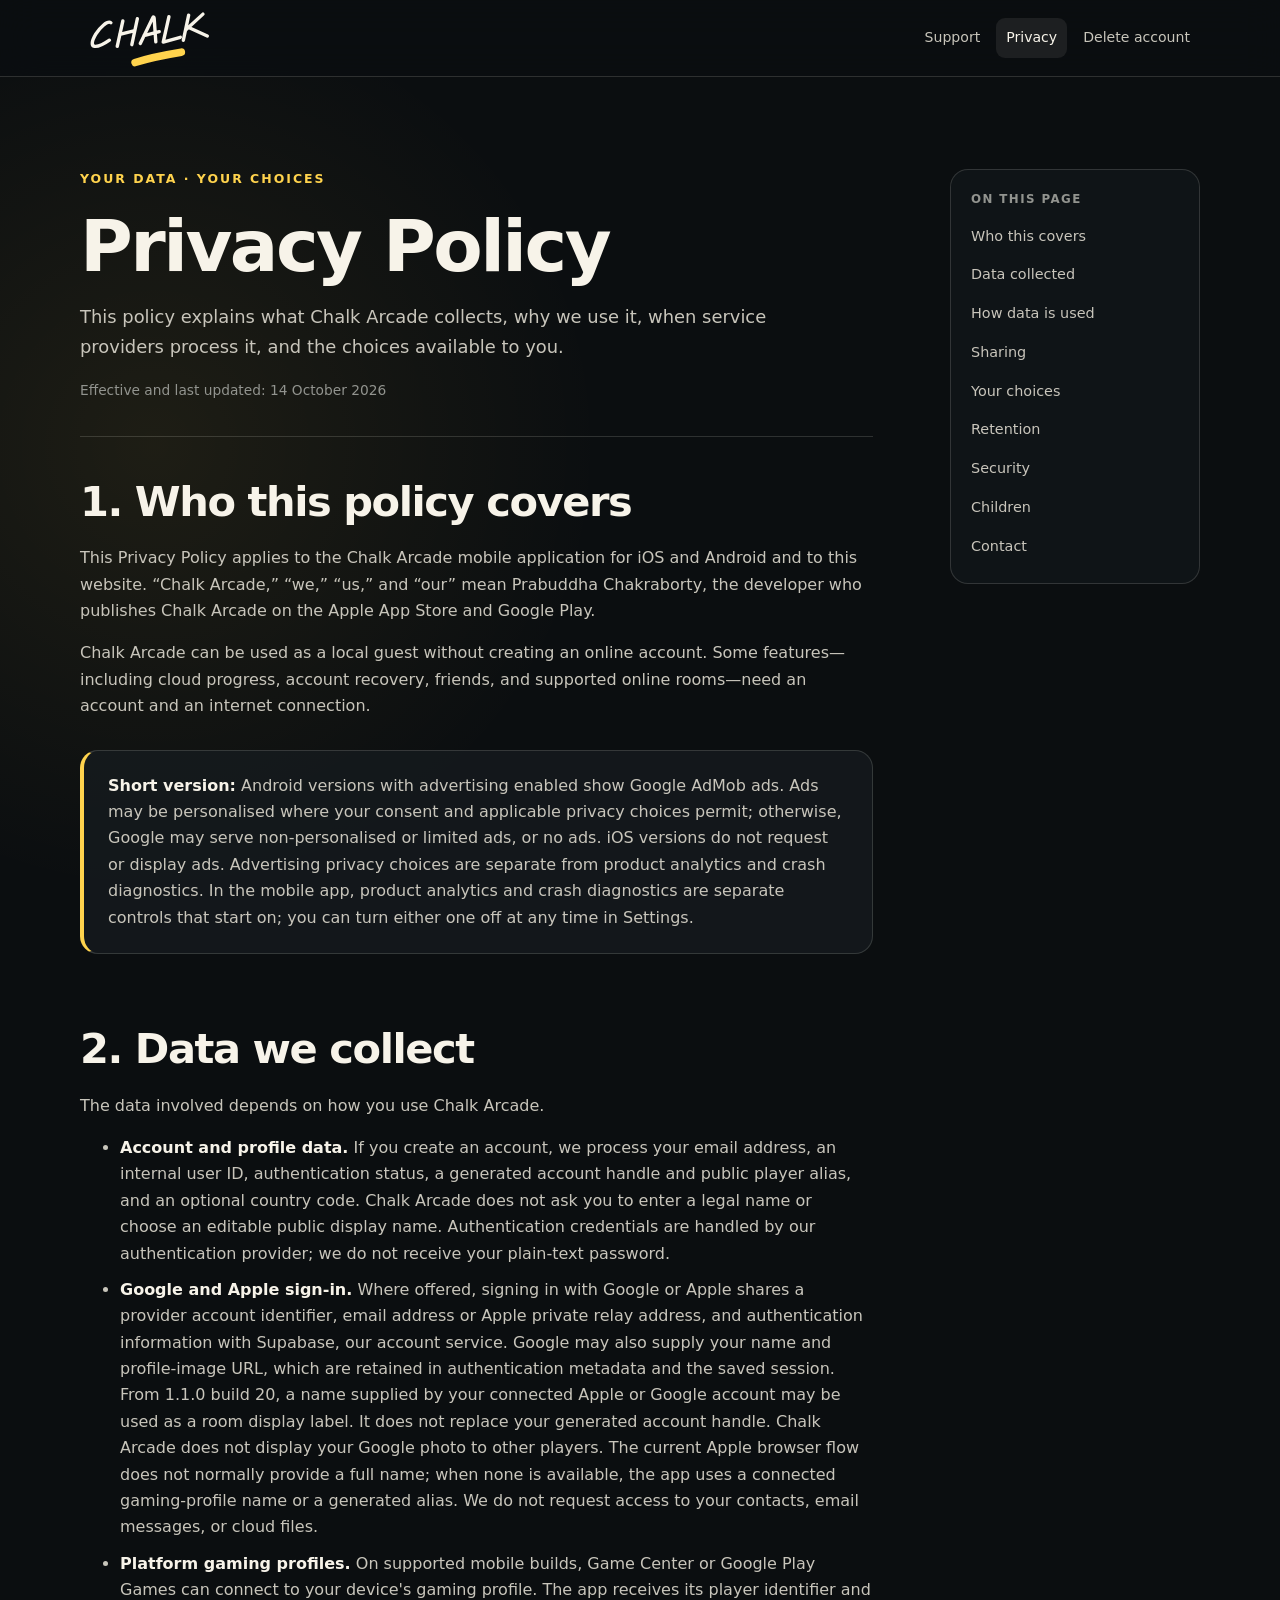
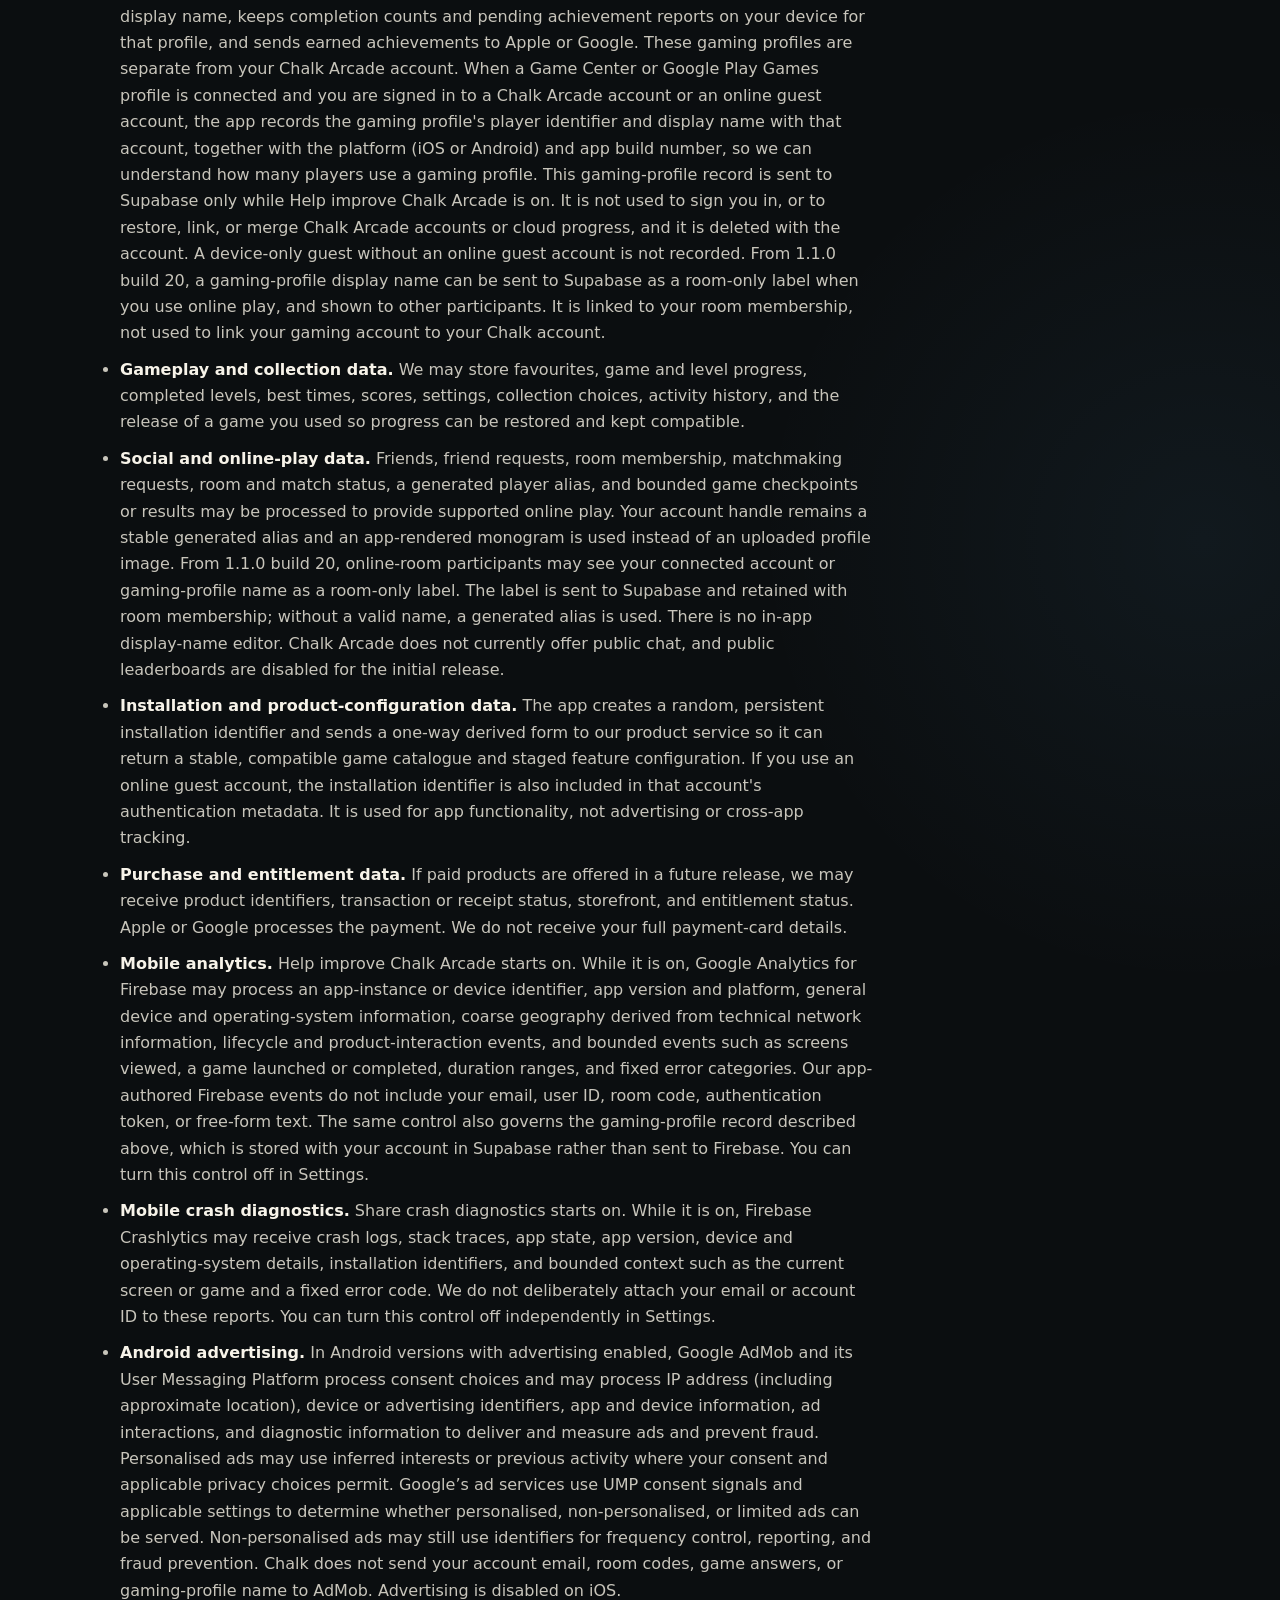
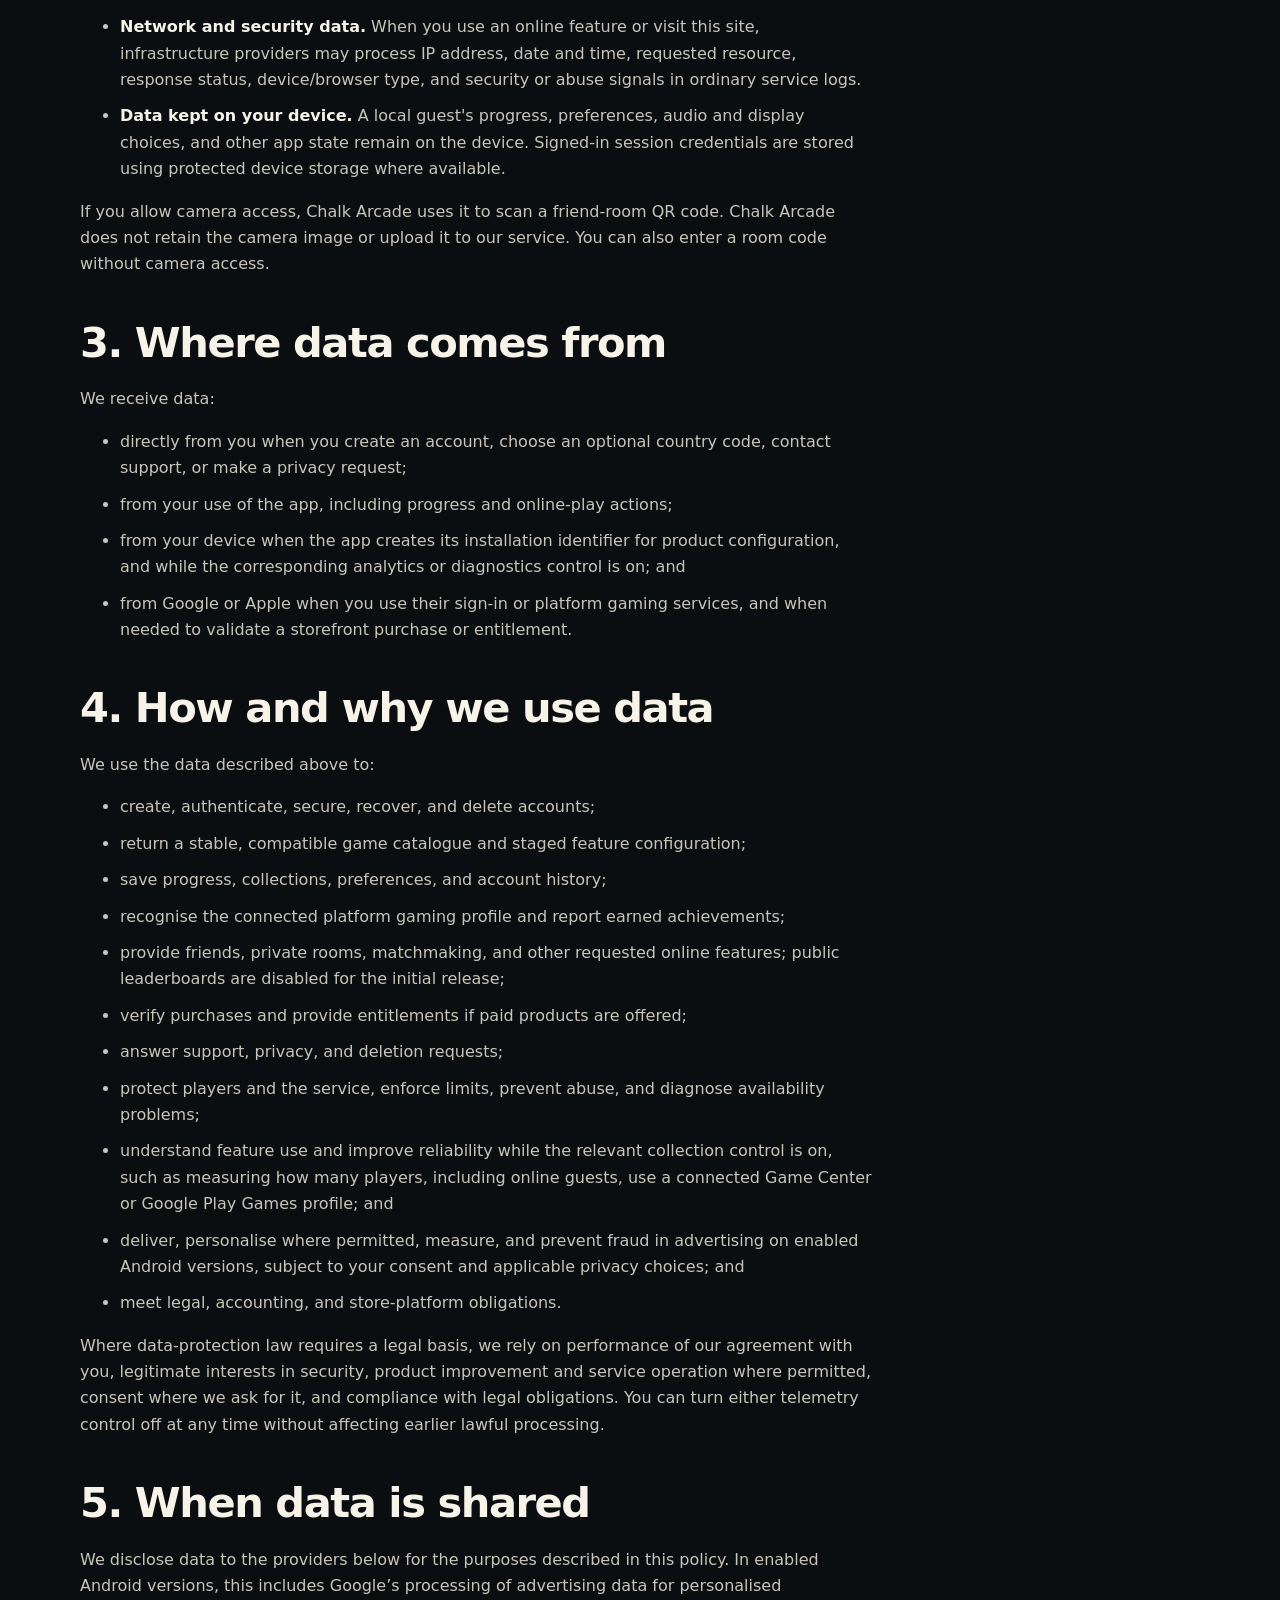
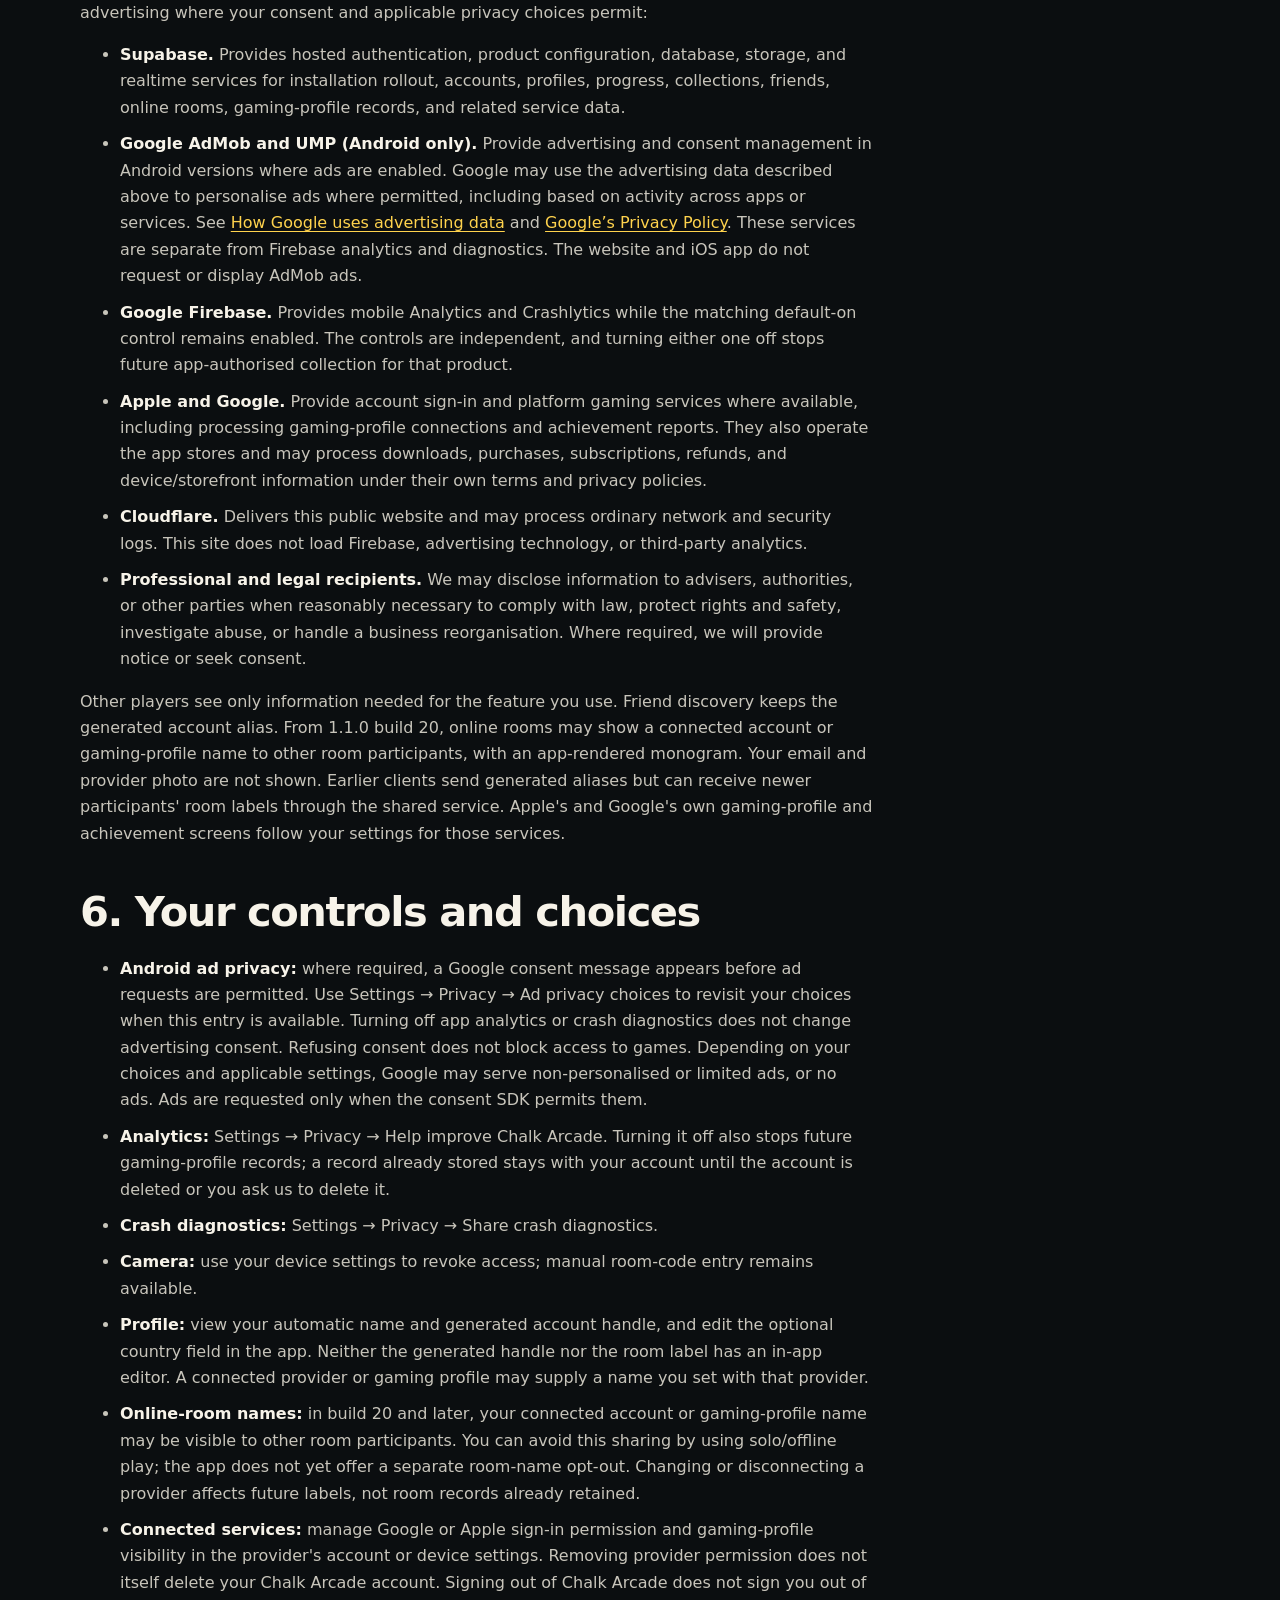
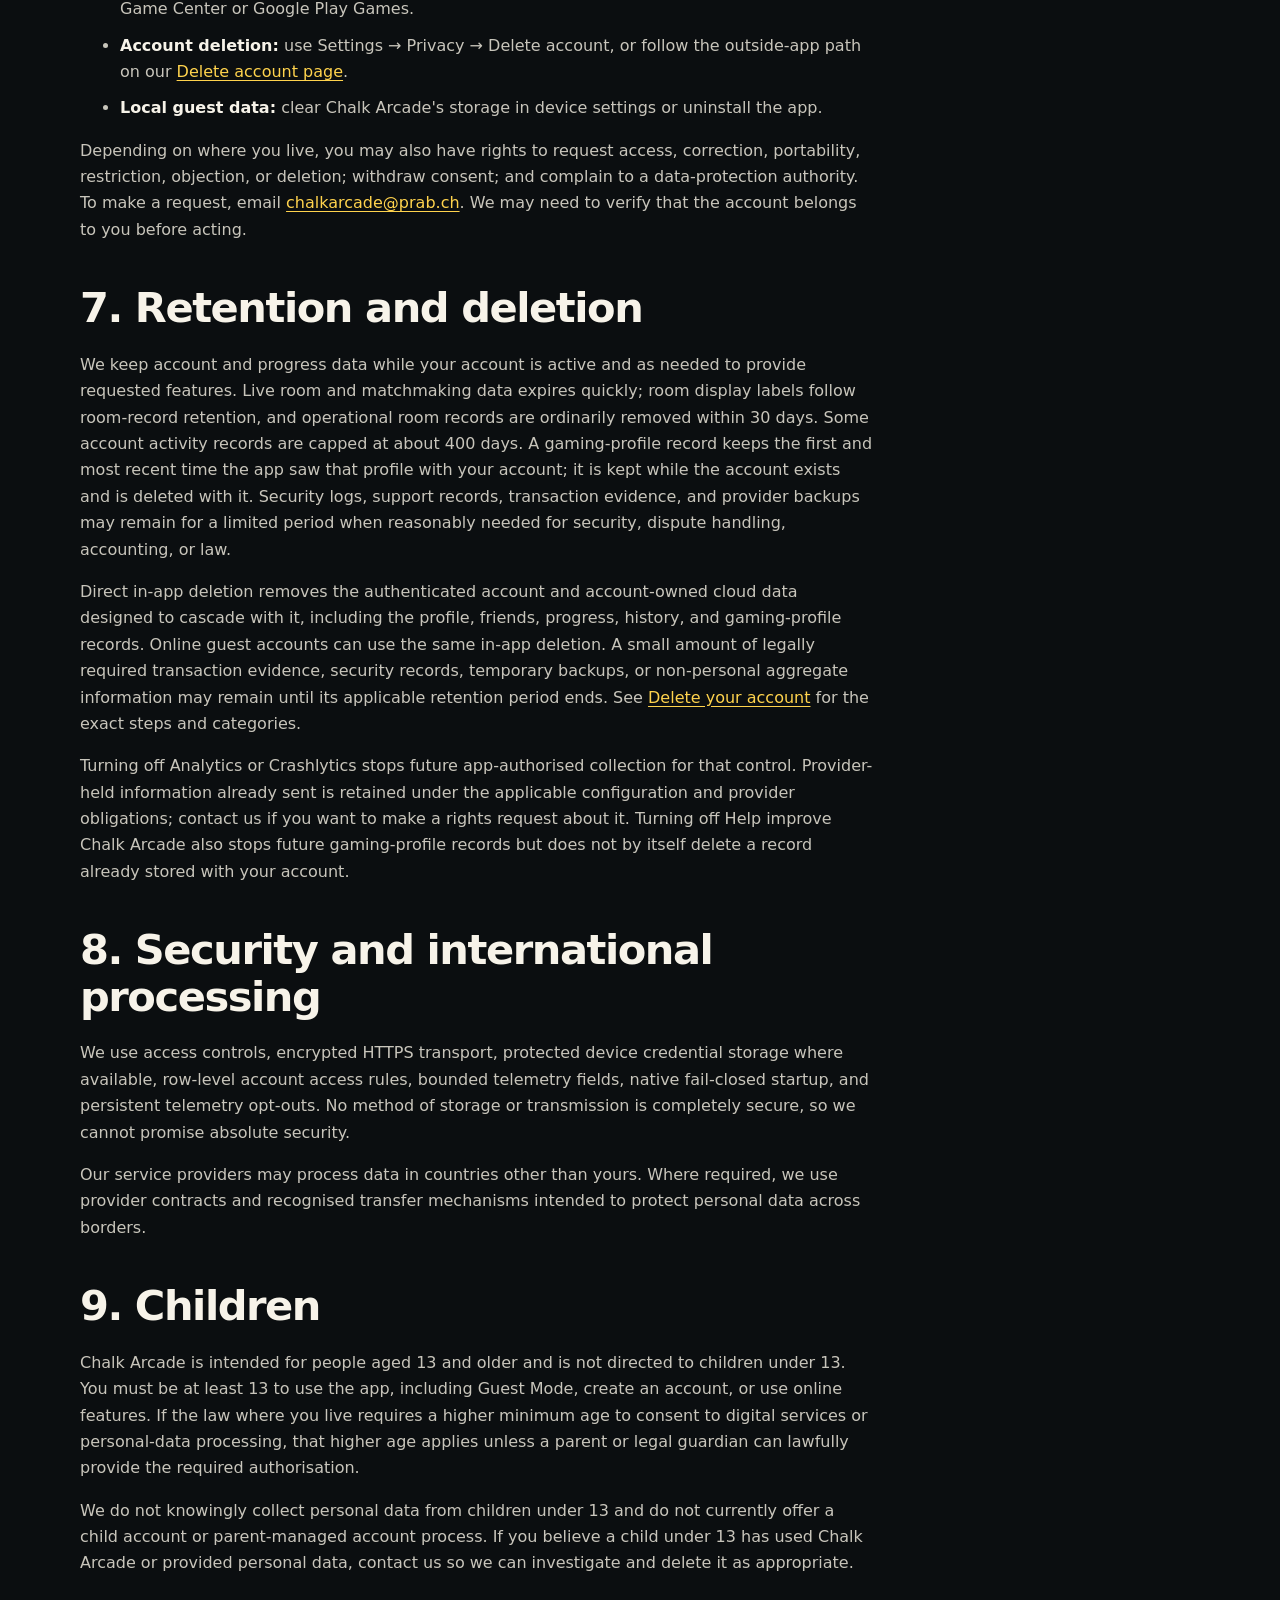
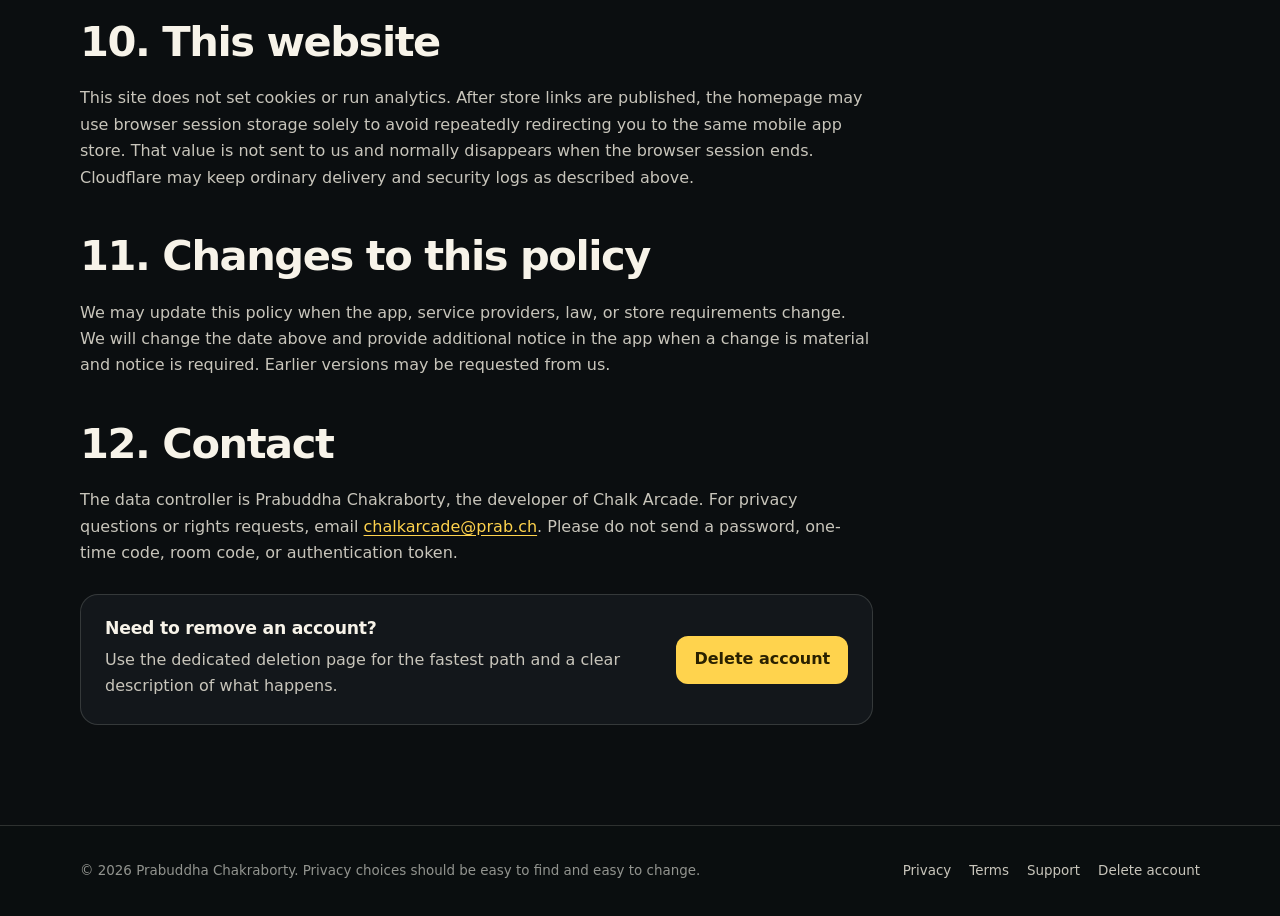
==== commit 58d00eef: "Add app-ads.txt and disclose consent-based Android AdMob ads - Add app-ads.txt for AdMob seller veri" ====
--- a/privacy/index.html
+++ b/privacy/index.html
@@ -5,7 +5,7 @@
   <meta name="viewport" content="width=device-width, initial-scale=1">
   <meta name="theme-color" content="#11161A">
   <meta name="description" content="How Chalk Arcade collects, uses, shares, protects and deletes personal data.">
-  <meta name="chalk-privacy-revision" content="2026-09-28-gaming-profile-records">
+  <meta name="chalk-privacy-revision" content="2026-10-14-consent-based-android-ads">
   <meta property="og:title" content="Privacy Policy — Chalk Arcade">
   <meta property="og:description" content="How Chalk Arcade handles account, gameplay, analytics and diagnostics data.">
   <meta property="og:type" content="article">
@@ -40,7 +40,7 @@
           This policy explains what Chalk Arcade collects, why we use it,
           when service providers process it, and the choices available to you.
         </p>
-        <time class="updated" datetime="2026-09-28">Effective and last updated: 28 September 2026</time>
+        <time class="updated" datetime="2026-10-14">Effective and last updated: 14 October 2026</time>
       </header>
 
       <section class="legal-section" id="scope">
@@ -58,7 +58,7 @@
           connection.
         </p>
         <div class="callout">
-          <p><strong>Short version:</strong> We do not sell personal data, show behavioural ads, or use advertising trackers. In the mobile app, product analytics and crash diagnostics are separate controls that start on; you can turn either one off at any time in Settings.</p>
+          <p><strong>Short version:</strong> Android versions with advertising enabled show Google AdMob ads. Ads may be personalised where your consent and applicable privacy choices permit; otherwise, Google may serve non-personalised or limited ads, or no ads. iOS versions do not request or display ads. Advertising privacy choices are separate from product analytics and crash diagnostics. In the mobile app, product analytics and crash diagnostics are separate controls that start on; you can turn either one off at any time in Settings.</p>
         </div>
       </section>
 
@@ -75,6 +75,7 @@
           <li><strong>Purchase and entitlement data.</strong> If paid products are offered in a future release, we may receive product identifiers, transaction or receipt status, storefront, and entitlement status. Apple or Google processes the payment. We do not receive your full payment-card details.</li>
           <li><strong>Mobile analytics.</strong> <em>Help improve Chalk Arcade</em> starts on. While it is on, Google Analytics for Firebase may process an app-instance or device identifier, app version and platform, general device and operating-system information, coarse geography derived from technical network information, lifecycle and product-interaction events, and bounded events such as screens viewed, a game launched or completed, duration ranges, and fixed error categories. Our app-authored Firebase events do not include your email, user ID, room code, authentication token, or free-form text. The same control also governs the gaming-profile record described above, which is stored with your account in Supabase rather than sent to Firebase. You can turn this control off in Settings.</li>
           <li><strong>Mobile crash diagnostics.</strong> <em>Share crash diagnostics</em> starts on. While it is on, Firebase Crashlytics may receive crash logs, stack traces, app state, app version, device and operating-system details, installation identifiers, and bounded context such as the current screen or game and a fixed error code. We do not deliberately attach your email or account ID to these reports. You can turn this control off independently in Settings.</li>
+          <li><strong>Android advertising.</strong> In Android versions with advertising enabled, Google AdMob and its User Messaging Platform process consent choices and may process IP address (including approximate location), device or advertising identifiers, app and device information, ad interactions, and diagnostic information to deliver and measure ads and prevent fraud. Personalised ads may use inferred interests or previous activity where your consent and applicable privacy choices permit. Google’s ad services use UMP consent signals and applicable settings to determine whether personalised, non-personalised, or limited ads can be served. Non-personalised ads may still use identifiers for frequency control, reporting, and fraud prevention. Chalk does not send your account email, room codes, game answers, or gaming-profile name to AdMob. Advertising is disabled on iOS.</li>
           <li><strong>Network and security data.</strong> When you use an online feature or visit this site, infrastructure providers may process IP address, date and time, requested resource, response status, device/browser type, and security or abuse signals in ordinary service logs.</li>
           <li><strong>Data kept on your device.</strong> A local guest's progress, preferences, audio and display choices, and other app state remain on the device. Signed-in session credentials are stored using protected device storage where available.</li>
         </ul>
@@ -109,6 +110,7 @@
           <li>answer support, privacy, and deletion requests;</li>
           <li>protect players and the service, enforce limits, prevent abuse, and diagnose availability problems;</li>
           <li>understand feature use and improve reliability while the relevant collection control is on, such as measuring how many players, including online guests, use a connected Game Center or Google Play Games profile; and</li>
+          <li>deliver, personalise where permitted, measure, and prevent fraud in advertising on enabled Android versions, subject to your consent and applicable privacy choices; and</li>
           <li>meet legal, accounting, and store-platform obligations.</li>
         </ul>
         <p>
@@ -124,12 +126,14 @@
       <section class="legal-section" id="sharing">
         <h2>5. When data is shared</h2>
         <p>
-          We do not sell personal data. We do not share personal data for
-          cross-context behavioural advertising. We disclose data only as
-          needed for the purposes above:
+          We disclose data to the providers below for the purposes described
+          in this policy. In enabled Android versions, this includes Google’s
+          processing of advertising data for personalised advertising where
+          your consent and applicable privacy choices permit:
         </p>
         <ul>
           <li><strong>Supabase.</strong> Provides hosted authentication, product configuration, database, storage, and realtime services for installation rollout, accounts, profiles, progress, collections, friends, online rooms, gaming-profile records, and related service data.</li>
+          <li><strong>Google AdMob and UMP (Android only).</strong> Provide advertising and consent management in Android versions where ads are enabled. Google may use the advertising data described above to personalise ads where permitted, including based on activity across apps or services. See <a href="https://policies.google.com/technologies/ads">How Google uses advertising data</a> and <a href="https://policies.google.com/privacy">Google’s Privacy Policy</a>. These services are separate from Firebase analytics and diagnostics. The website and iOS app do not request or display AdMob ads.</li>
           <li><strong>Google Firebase.</strong> Provides mobile Analytics and Crashlytics while the matching default-on control remains enabled. The controls are independent, and turning either one off stops future app-authorised collection for that product.</li>
           <li><strong>Apple and Google.</strong> Provide account sign-in and platform gaming services where available, including processing gaming-profile connections and achievement reports. They also operate the app stores and may process downloads, purchases, subscriptions, refunds, and device/storefront information under their own terms and privacy policies.</li>
           <li><strong>Cloudflare.</strong> Delivers this public website and may process ordinary network and security logs. This site does not load Firebase, advertising technology, or third-party analytics.</li>
@@ -150,6 +154,7 @@
       <section class="legal-section" id="choices">
         <h2>6. Your controls and choices</h2>
         <ul>
+          <li><strong>Android ad privacy:</strong> where required, a Google consent message appears before ad requests are permitted. Use Settings → Privacy → Ad privacy choices to revisit your choices when this entry is available. Turning off app analytics or crash diagnostics does not change advertising consent. Refusing consent does not block access to games. Depending on your choices and applicable settings, Google may serve non-personalised or limited ads, or no ads. Ads are requested only when the consent SDK permits them.</li>
           <li><strong>Analytics:</strong> Settings → Privacy → Help improve Chalk Arcade. Turning it off also stops future gaming-profile records; a record already stored stays with your account until the account is deleted or you ask us to delete it.</li>
           <li><strong>Crash diagnostics:</strong> Settings → Privacy → Share crash diagnostics.</li>
           <li><strong>Camera:</strong> use your device settings to revoke access; manual room-code entry remains available.</li>
